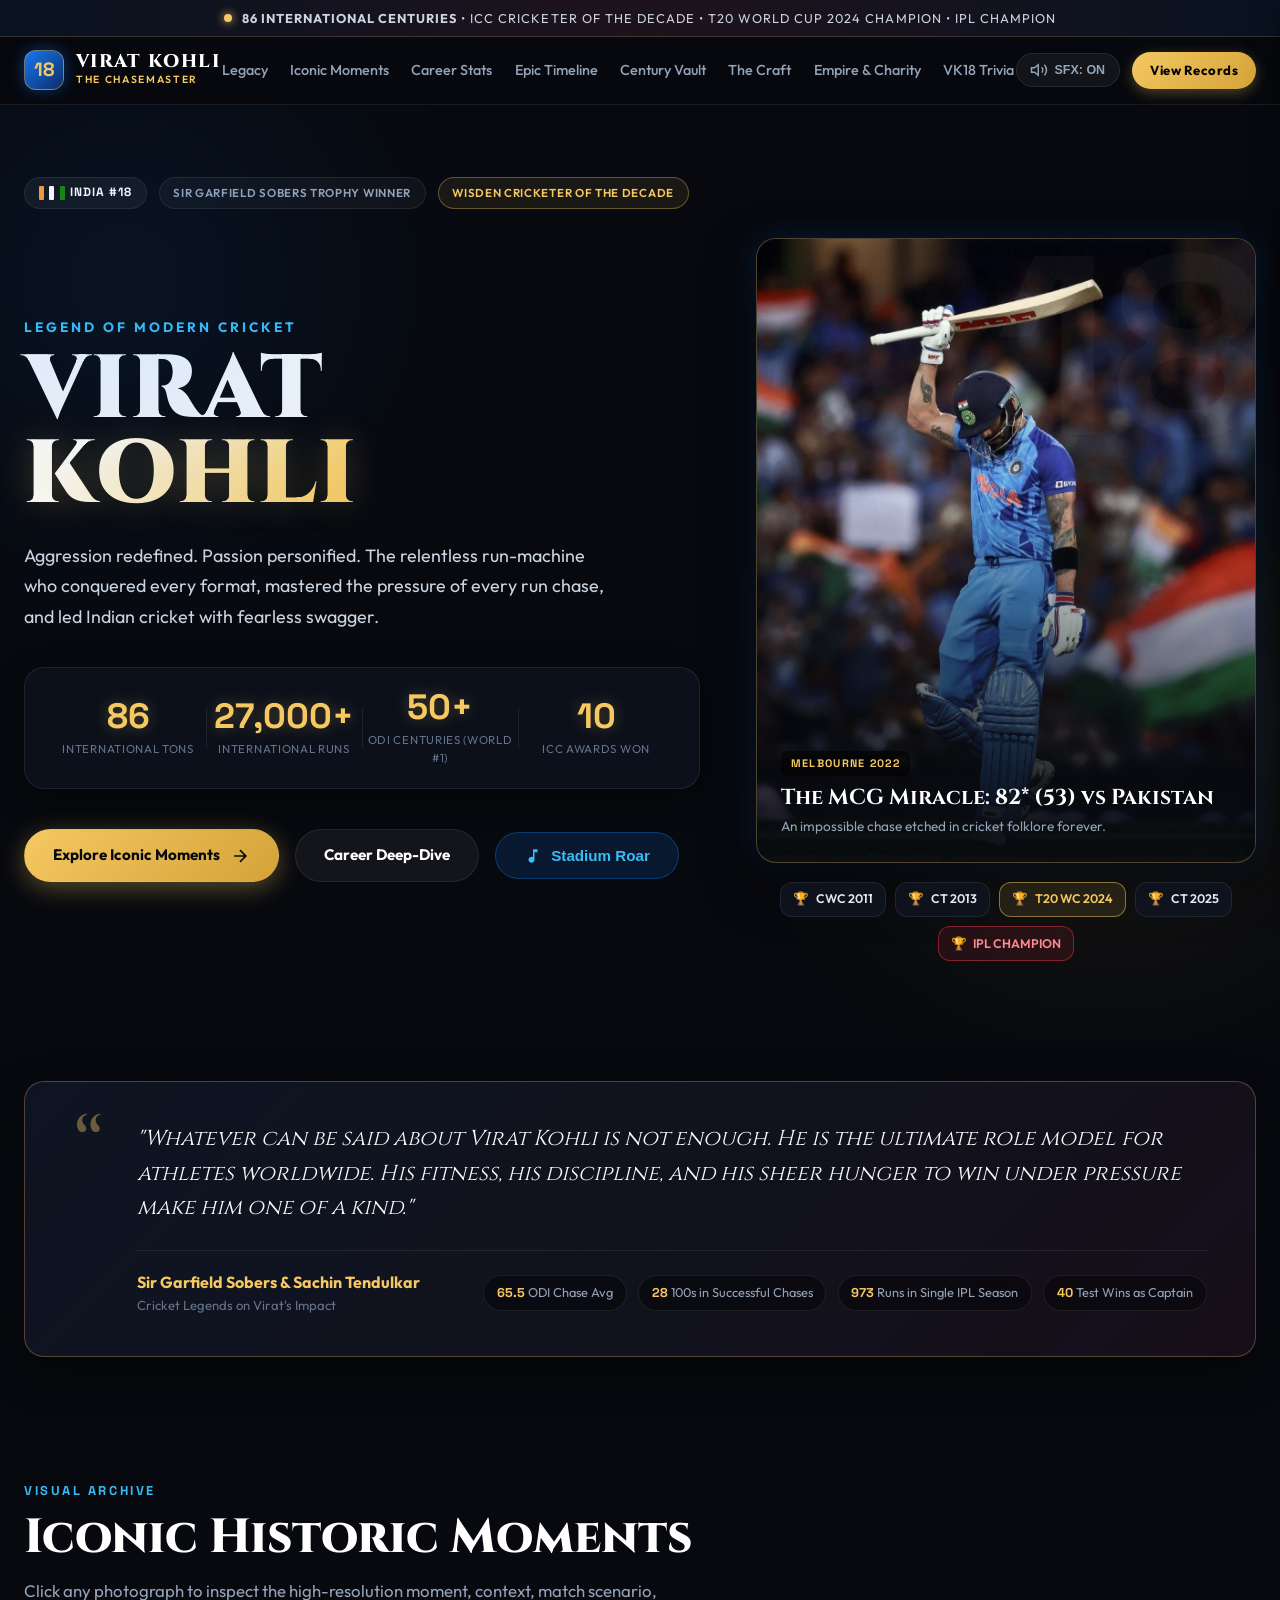
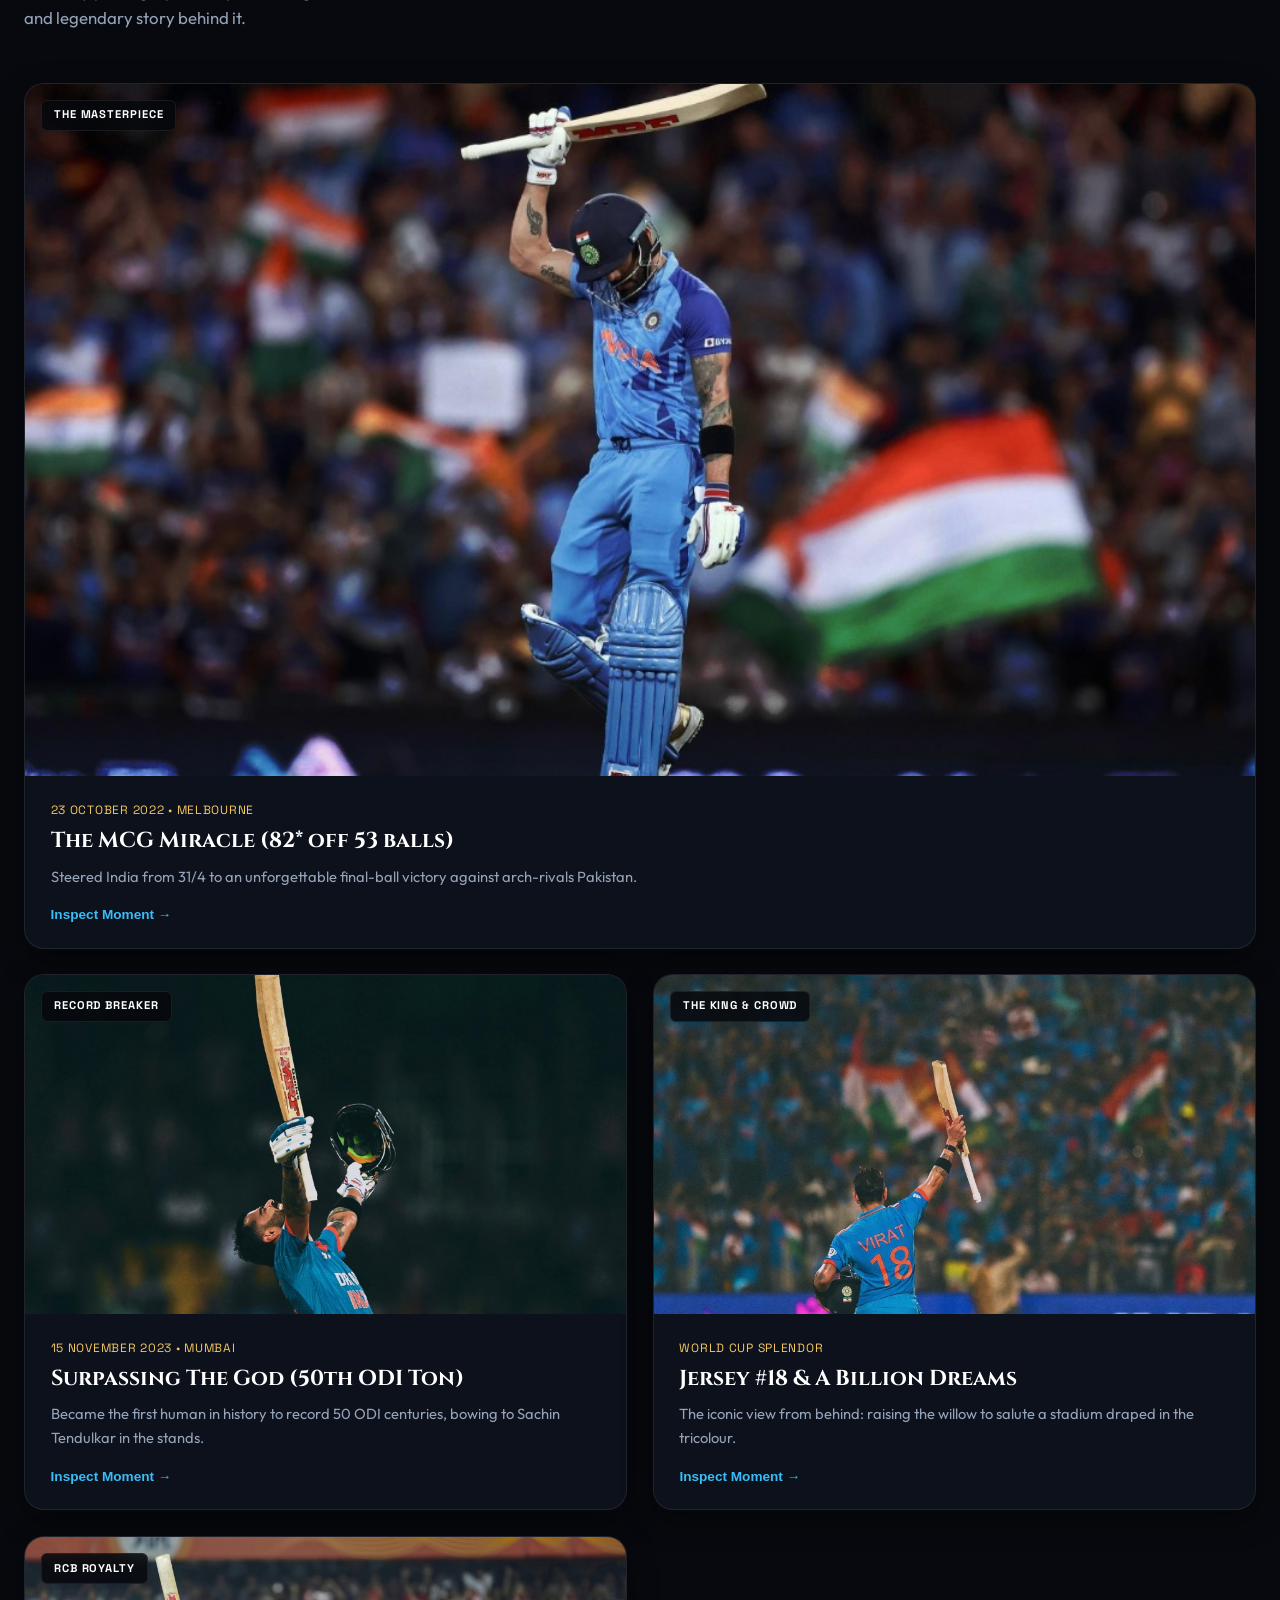
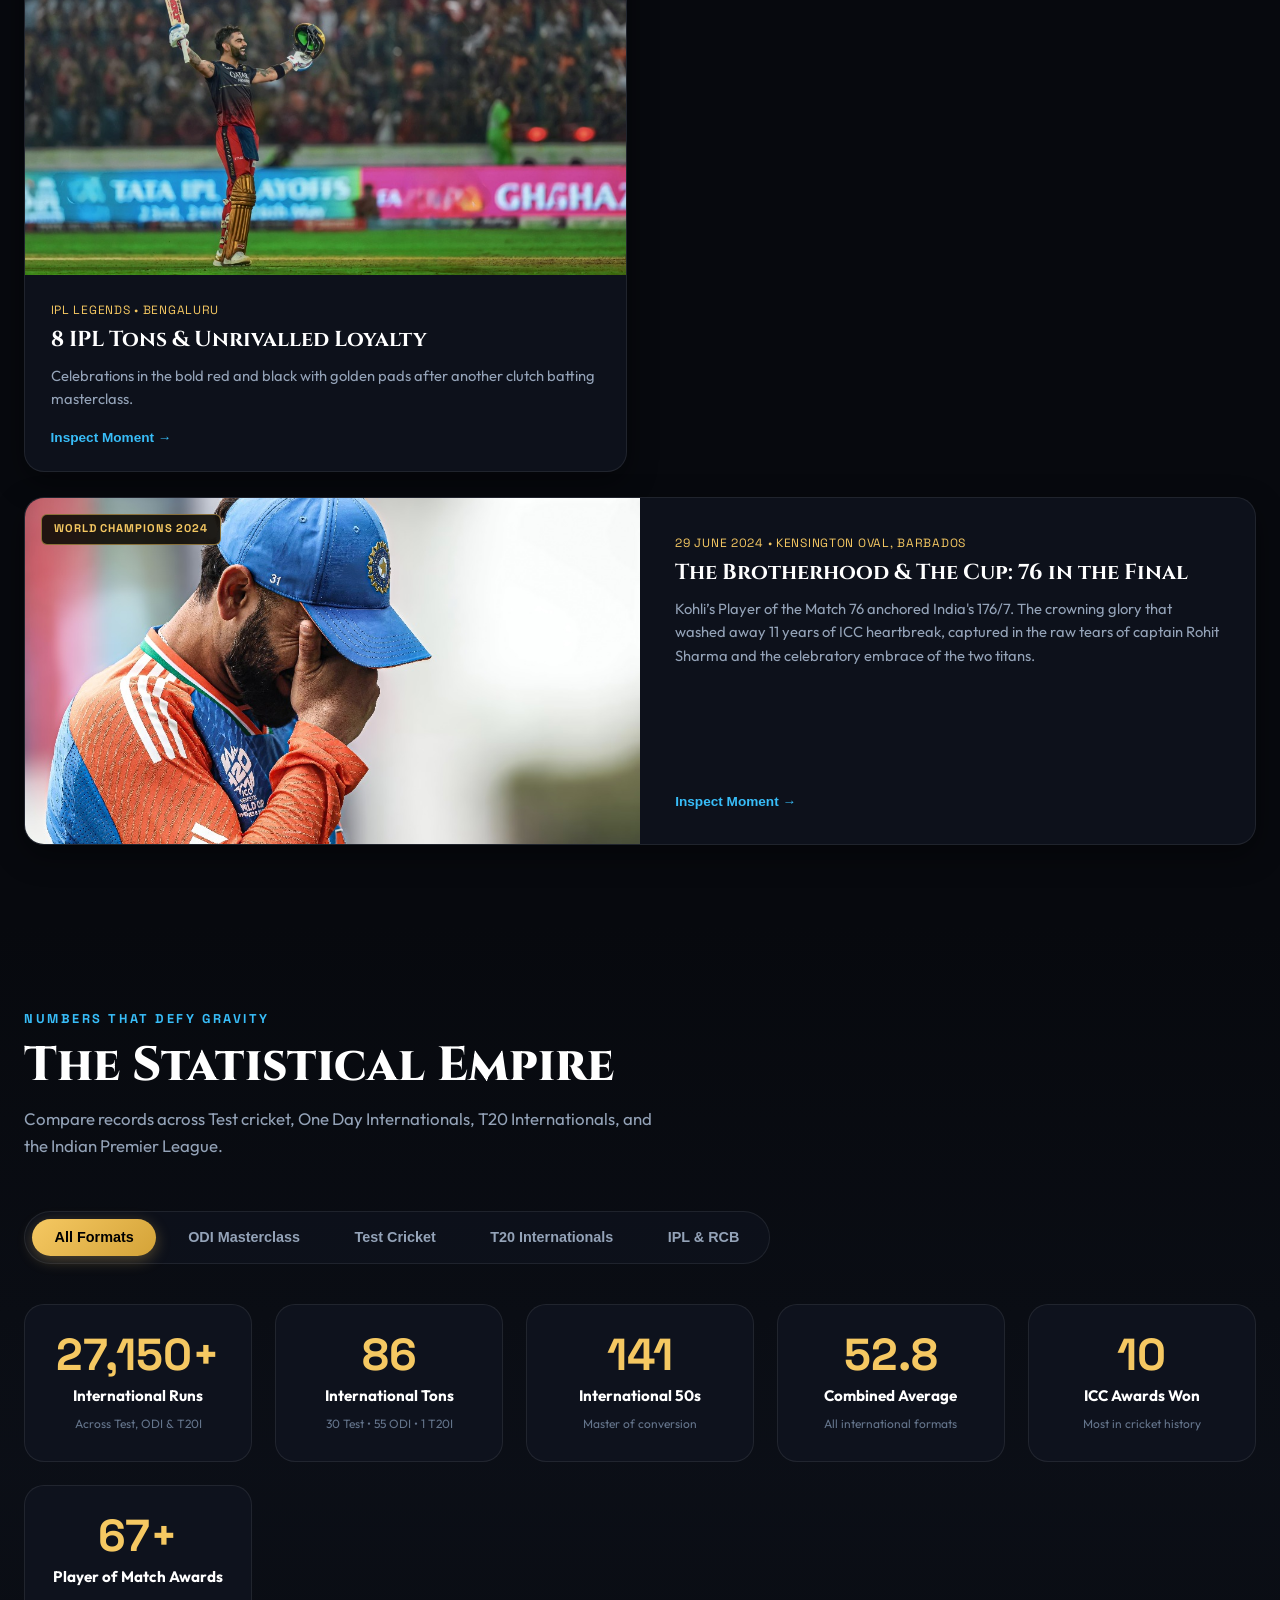
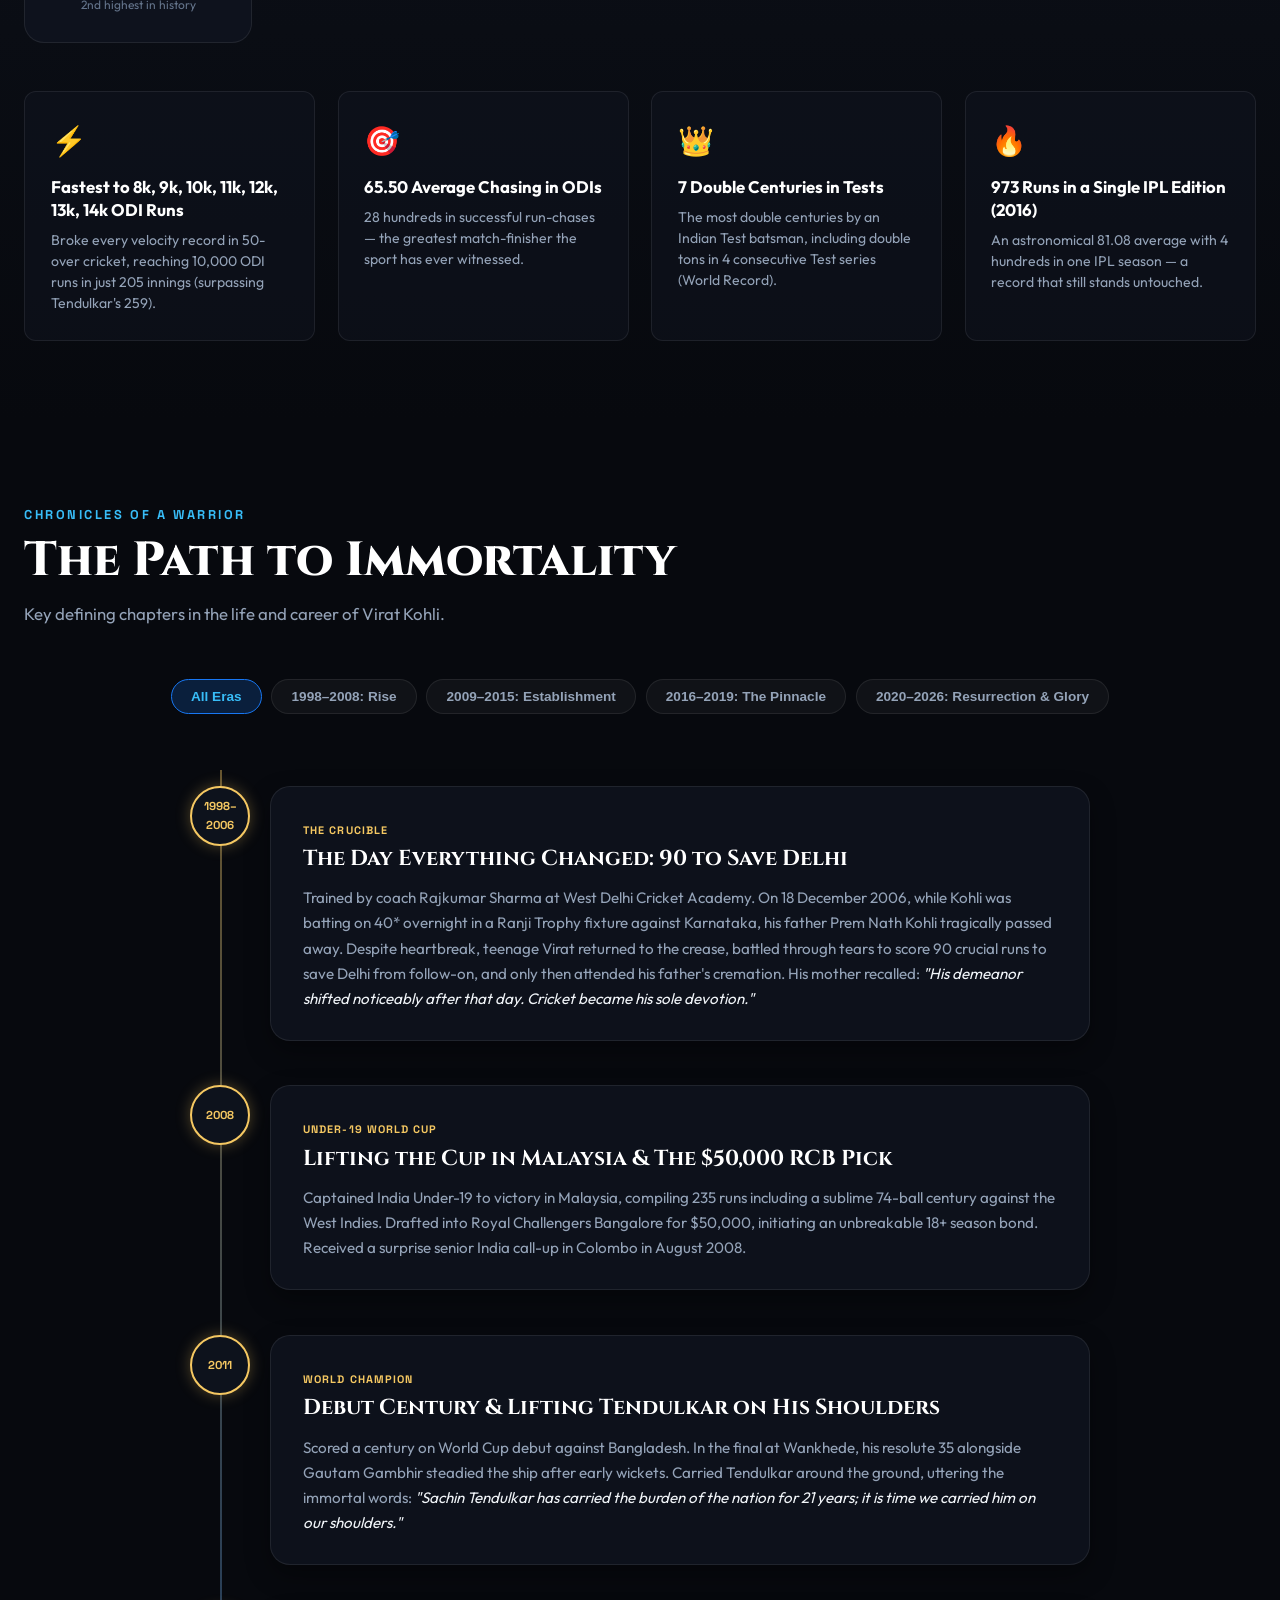
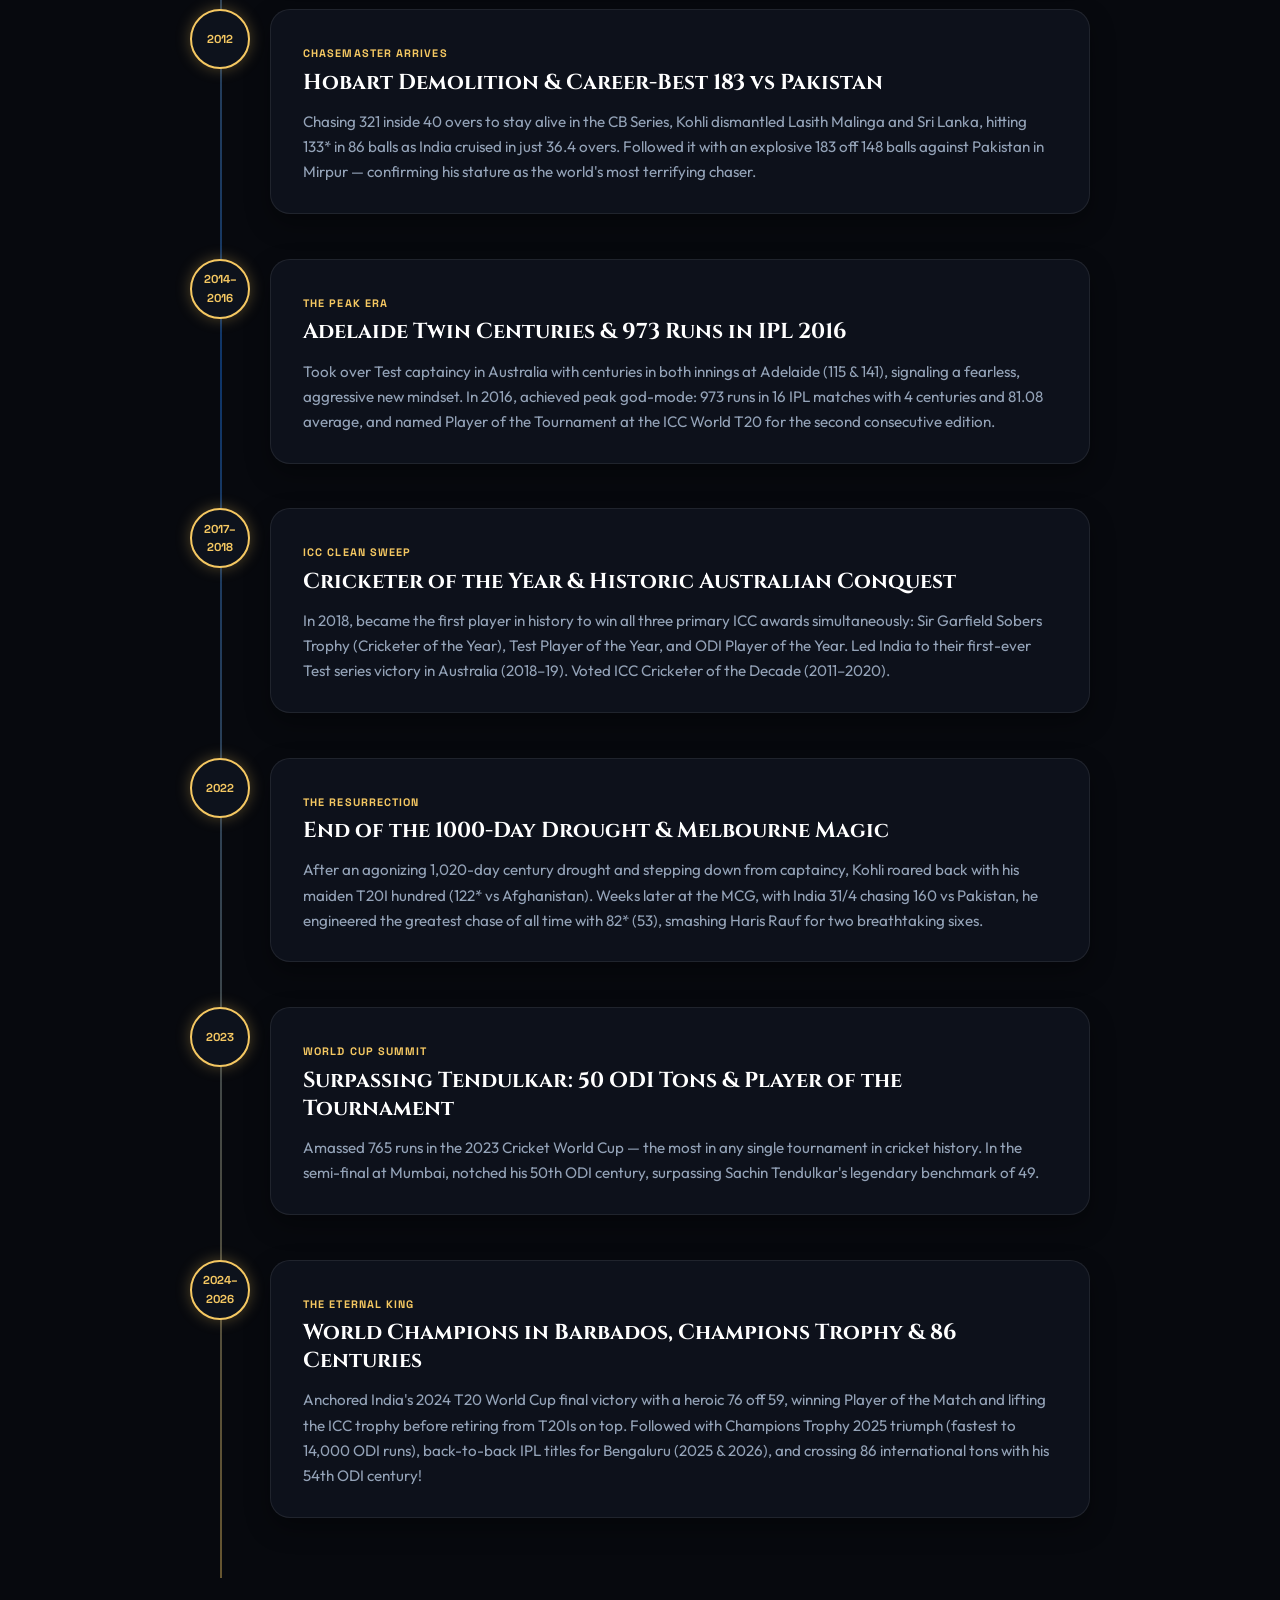
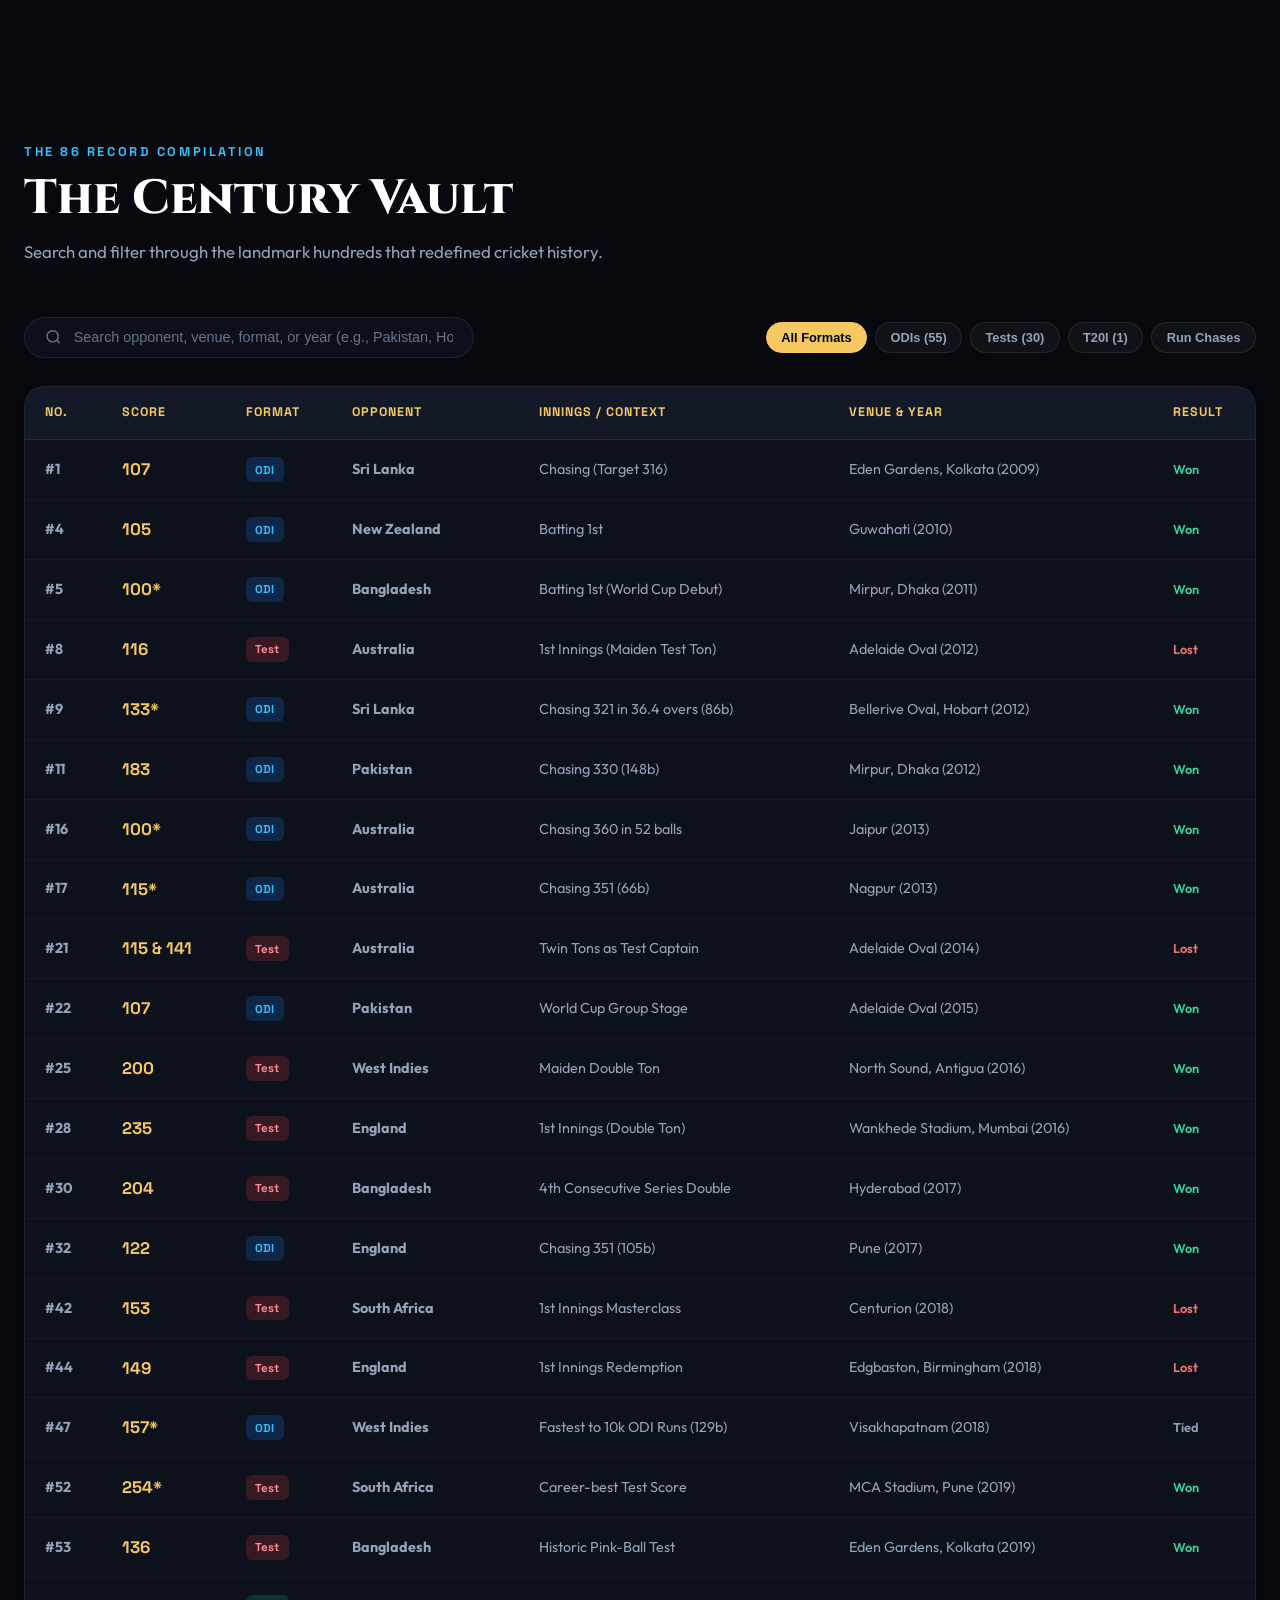
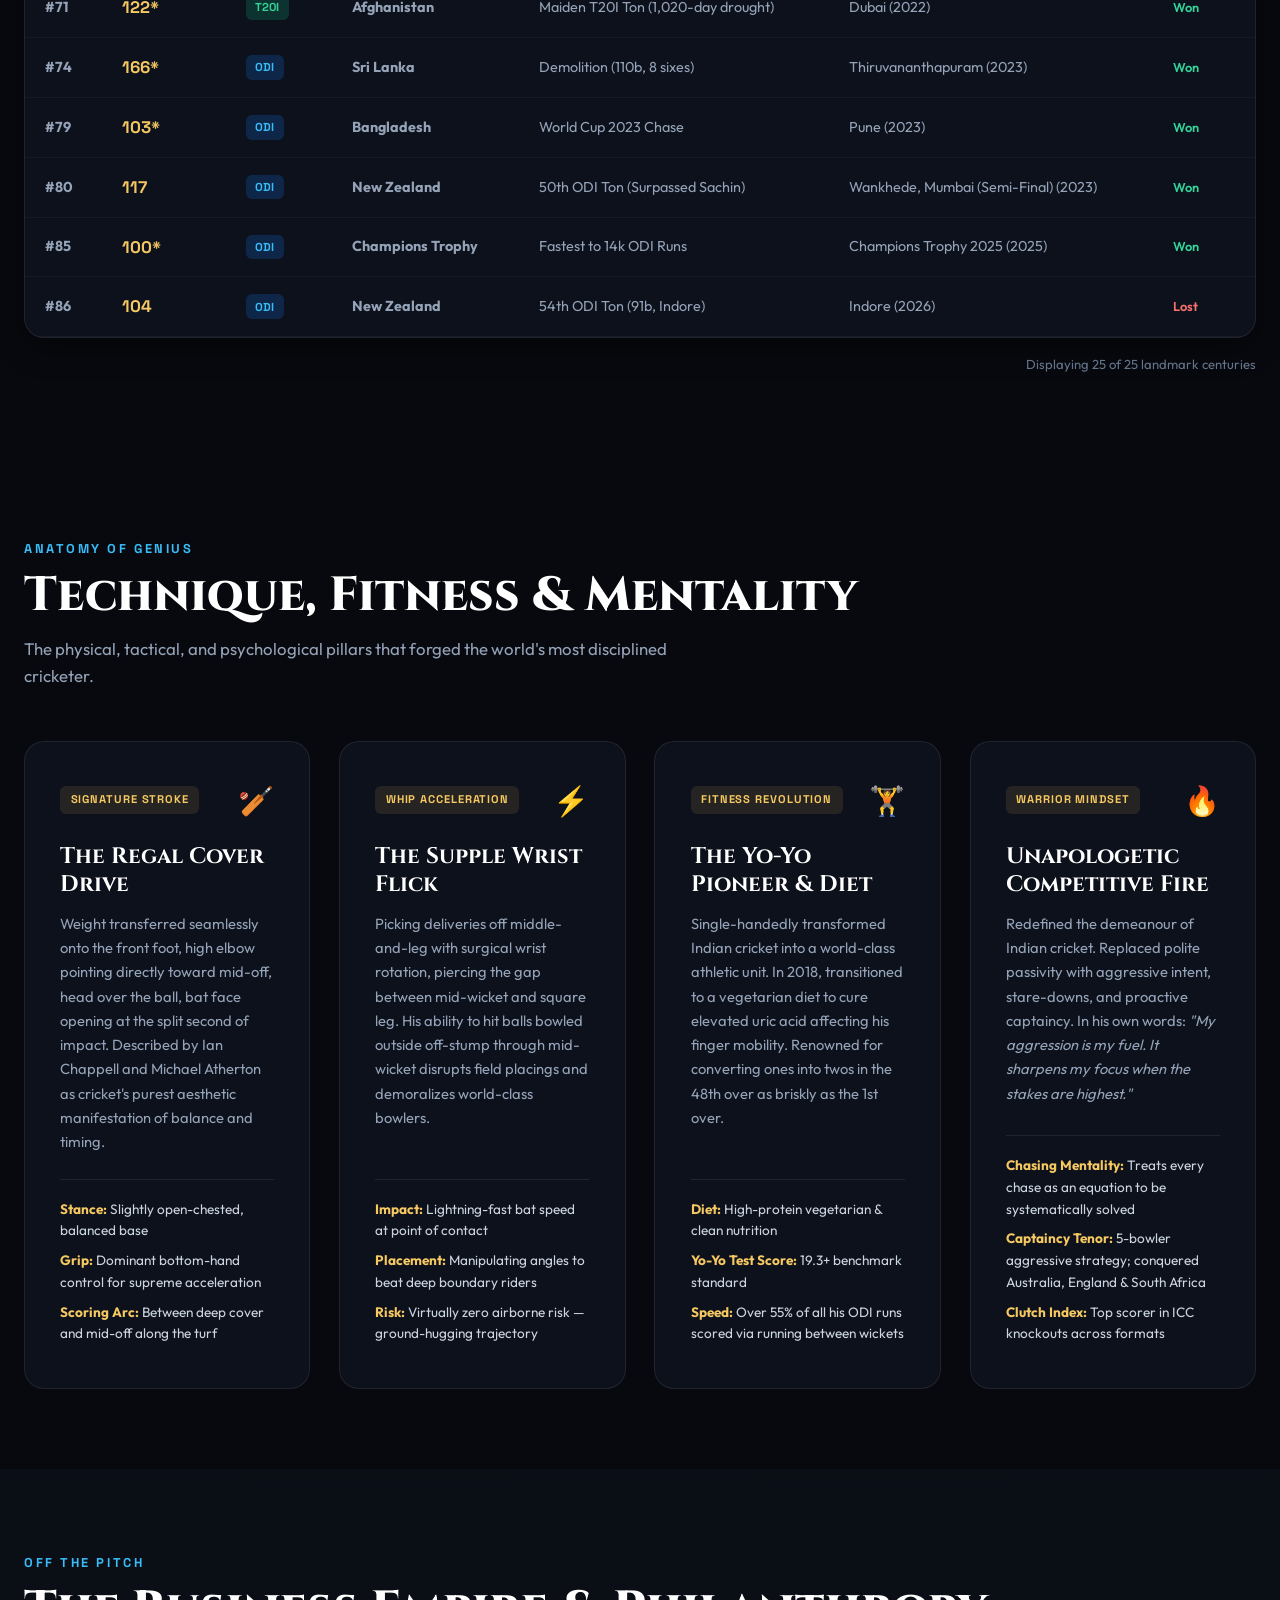
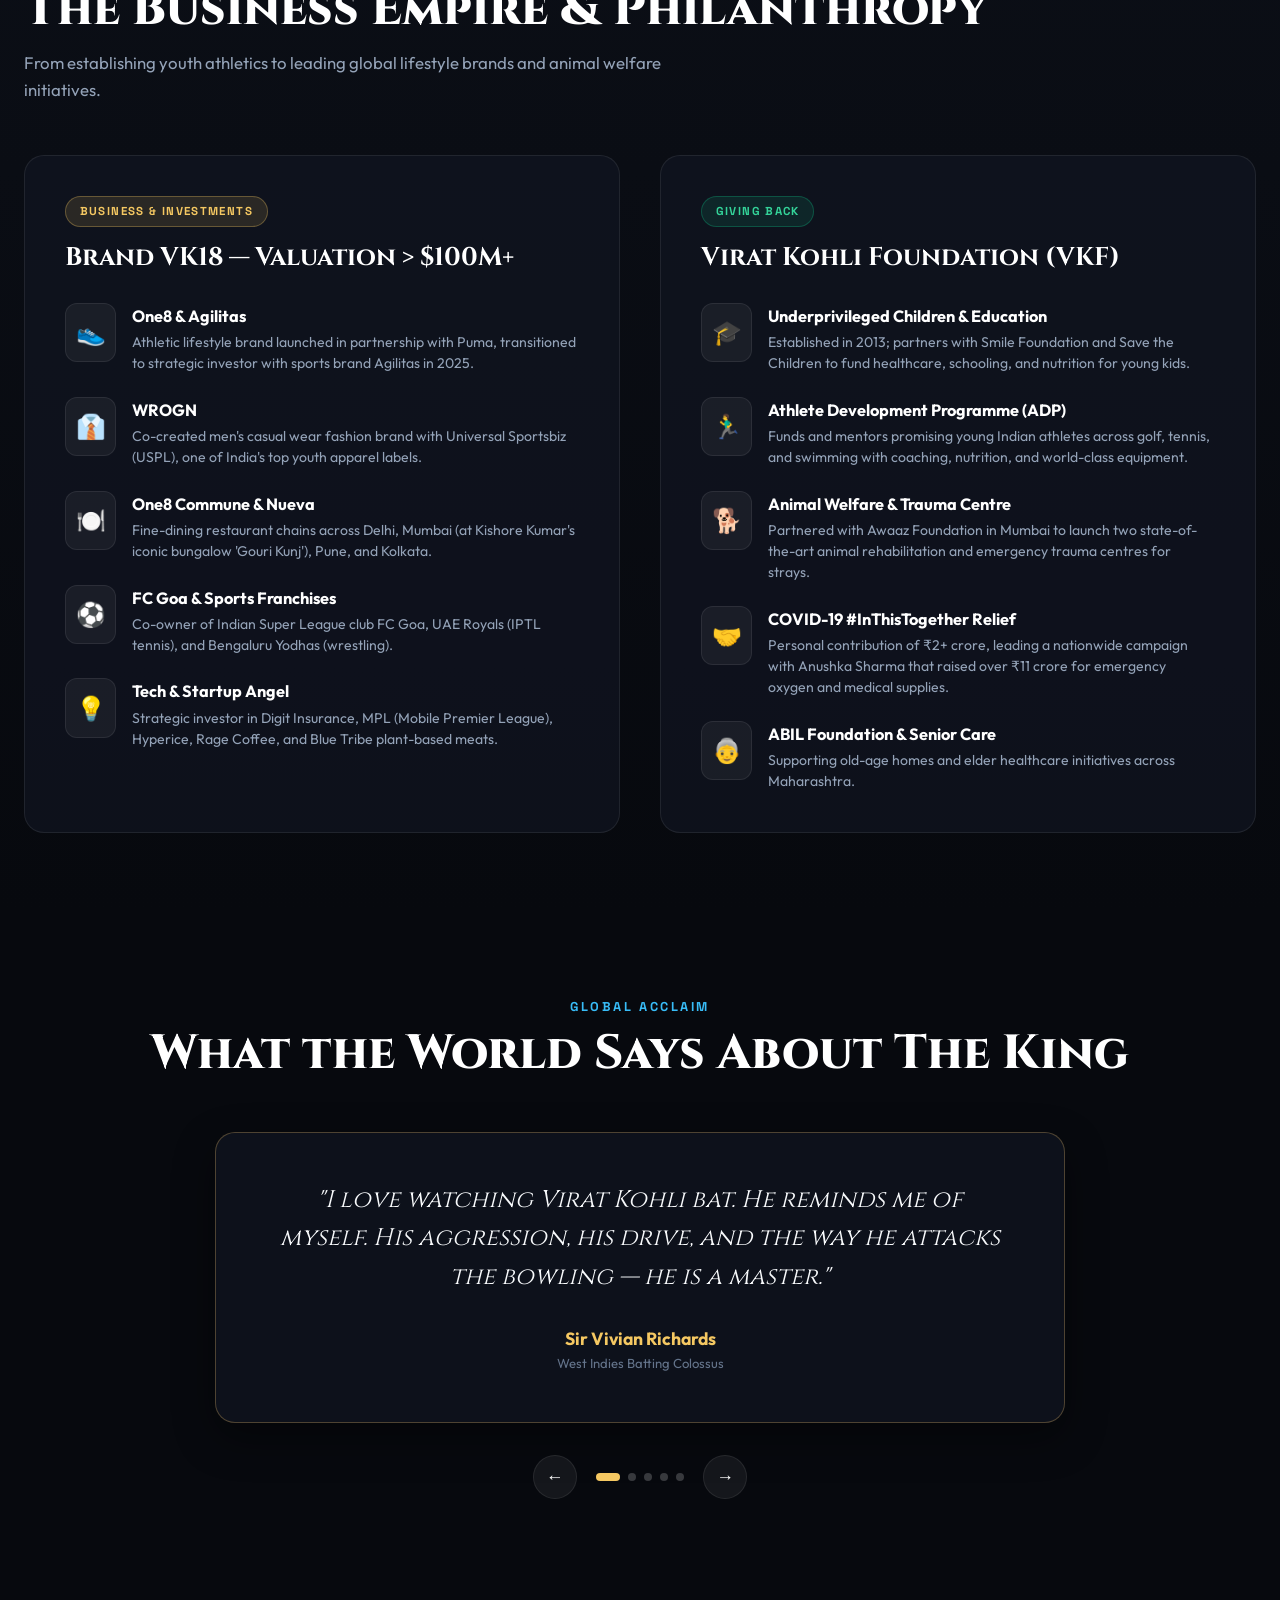
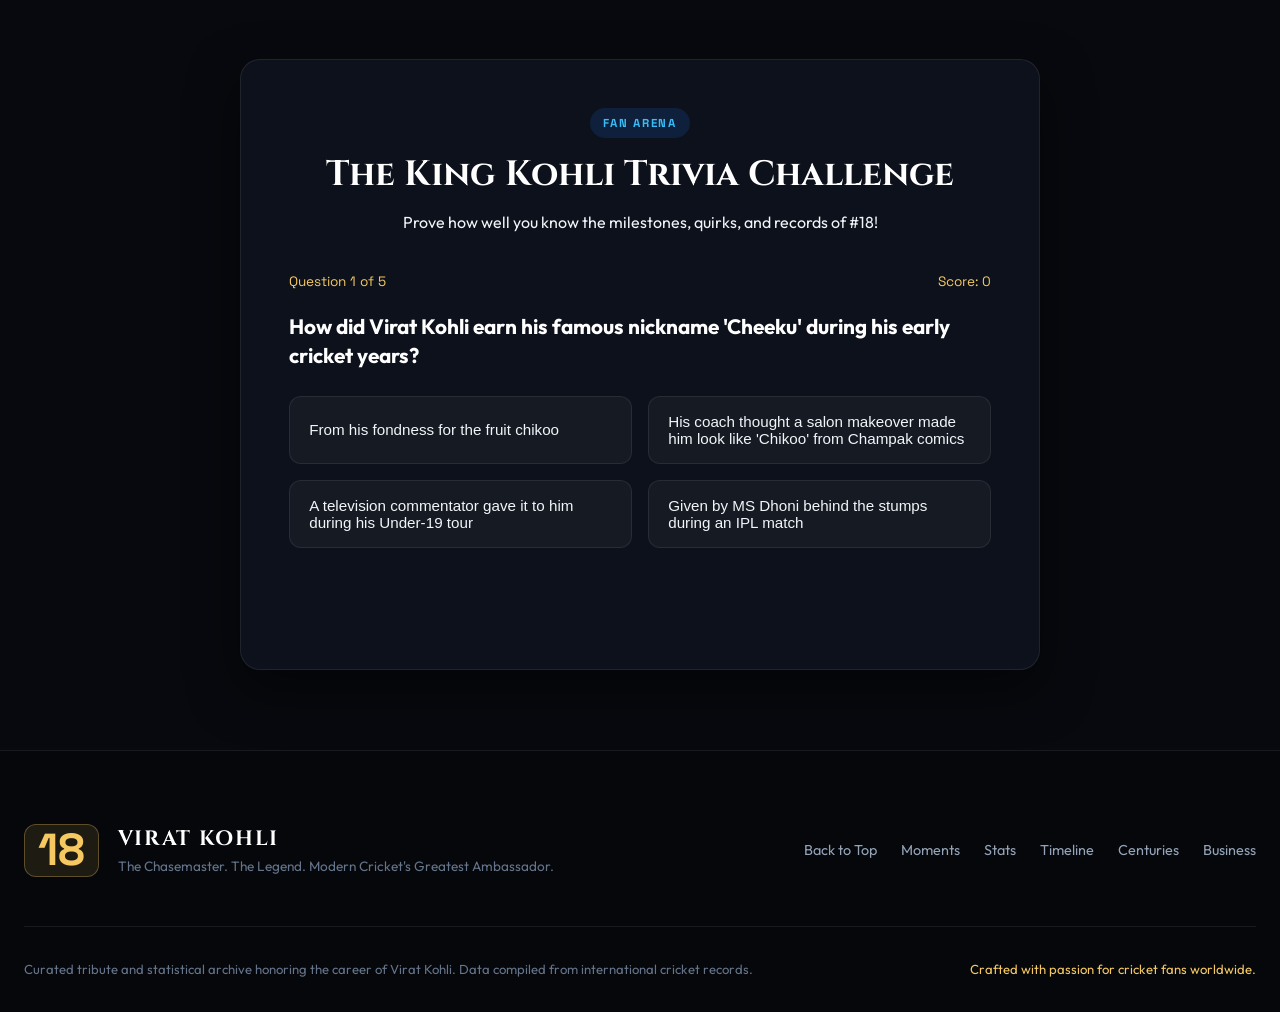
==== index.html @ e701de43 "Add Virat Kohli interactive tribute and showcase website" ====
<!DOCTYPE html>
<html lang="en">
<head>
  <meta charset="UTF-8">
  <meta name="viewport" content="width=device-width, initial-scale=1.0">
  <meta name="description" content="Virat Kohli — The King, The Chasemaster, The Run Machine. Interactive career tribute, statistics dashboard, iconic milestone timeline, and visual gallery.">
  <title>VIRAT KOHLI // KING KOHLI — The Definitive Career Showcase</title>

  <!-- Google Fonts -->
  <link rel="preconnect" href="https://fonts.googleapis.com">
  <link rel="preconnect" href="https://fonts.gstatic.com" crossorigin>
  <link href="https://fonts.googleapis.com/css2?family=Cinzel:wght@600;700;800;900&family=Outfit:wght@300;400;500;600;700;800;900&family=Space+Grotesk:wght@500;700&display=swap" rel="stylesheet">

  <link rel="stylesheet" href="styles.css">
</head>
<body class="theme-dark">
  <!-- Interactive Canvas Particle / Stadium Lights Background -->
  <canvas id="stadium-canvas"></canvas>

  <!-- Top Announcement Bar -->
  <div class="top-announcement">
    <div class="announcement-content">
      <span class="pulse-dot"></span>
      <span class="announcement-text"><strong>86 INTERNATIONAL CENTURIES</strong> &bull; ICC CRICKETER OF THE DECADE &bull; T20 WORLD CUP 2024 CHAMPION &bull; IPL CHAMPION</span>
    </div>
  </div>

  <!-- Main Navigation Bar -->
  <header class="site-header" id="header">
    <div class="header-inner">
      <a href="#hero" class="brand-logo" id="nav-brand">
        <span class="logo-badge">18</span>
        <div class="logo-text">
          <span class="logo-title">VIRAT KOHLI</span>
          <span class="logo-subtitle">THE CHASEMASTER</span>
        </div>
      </a>

      <nav class="nav-links" id="main-nav">
        <a href="#legacy" class="nav-item">Legacy</a>
        <a href="#gallery" class="nav-item">Iconic Moments</a>
        <a href="#stats" class="nav-item">Career Stats</a>
        <a href="#timeline" class="nav-item">Epic Timeline</a>
        <a href="#vault" class="nav-item">Century Vault</a>
        <a href="#craft" class="nav-item">The Craft</a>
        <a href="#empire" class="nav-item">Empire & Charity</a>
        <a href="#trivia" class="nav-item">VK18 Trivia</a>
      </nav>

      <div class="header-actions">
        <button id="sound-btn" class="ctrl-btn" title="Toggle Sound FX" aria-label="Toggle Sound Effects">
          <svg class="icon sound-on-icon" viewBox="0 0 24 24" width="18" height="18" fill="none" stroke="currentColor" stroke-width="2">
            <polygon points="11 5 6 9 2 9 2 15 6 15 11 19 11 5"></polygon>
            <path d="M15.54 8.46a5 5 0 0 1 0 7.07"></path>
            <path d="M19.07 4.93a10 10 0 0 1 0 14.14"></path>
          </svg>
          <span class="btn-label">SFX: ON</span>
        </button>
        <a href="#stats" class="cta-pill" id="cta-header-stats">View Records</a>
      </div>

      <button class="mobile-menu-toggle" id="mobile-menu-btn" aria-label="Open Navigation Menu">
        <span></span><span></span><span></span>
      </button>
    </div>
  </header>

  <!-- Mobile Drawer Navigation -->
  <div class="mobile-drawer" id="mobile-drawer">
    <div class="drawer-header">
      <span class="drawer-title">MENU</span>
      <button class="drawer-close" id="drawer-close-btn">&times;</button>
    </div>
    <div class="drawer-links">
      <a href="#legacy" class="drawer-item">Legacy & Identity</a>
      <a href="#gallery" class="drawer-item">Iconic Moments Gallery</a>
      <a href="#stats" class="drawer-item">Career Statistics</a>
      <a href="#timeline" class="drawer-item">Milestone Timeline</a>
      <a href="#vault" class="drawer-item">Century Vault</a>
      <a href="#craft" class="drawer-item">Signature Craft</a>
      <a href="#empire" class="drawer-item">Empire & Philanthropy</a>
      <a href="#trivia" class="drawer-item">Kohli Trivia Challenge</a>
    </div>
  </div>

  <main>
    <!-- HERO SECTION -->
    <section class="hero-section" id="hero">
      <div class="hero-glow hero-glow-1"></div>
      <div class="hero-glow hero-glow-2"></div>
      
      <div class="container hero-container">
        <div class="hero-badge-row">
          <span class="badge-flag">
            <span class="flag-stripe orange"></span>
            <span class="flag-stripe white"></span>
            <span class="flag-stripe green"></span>
            INDIA #18
          </span>
          <span class="badge-pill">SIR GARFIELD SOBERS TROPHY WINNER</span>
          <span class="badge-pill highlight">WISDEN CRICKETER OF THE DECADE</span>
        </div>

        <div class="hero-grid">
          <div class="hero-content">
            <h2 class="hero-eyebrow">LEGEND OF MODERN CRICKET</h2>
            <h1 class="hero-title">
              <span class="title-line">VIRAT</span>
              <span class="title-line gold-text">KOHLI</span>
            </h1>
            <p class="hero-tagline">
              Aggression redefined. Passion personified. The relentless run-machine who conquered every format, mastered the pressure of every run chase, and led Indian cricket with fearless swagger.
            </p>

            <div class="hero-stats-strip">
              <div class="strip-item">
                <span class="strip-number" data-target="86">86</span>
                <span class="strip-label">International Tons</span>
              </div>
              <div class="strip-divider"></div>
              <div class="strip-item">
                <span class="strip-number" data-target="27000" data-suffix="+">27,000+</span>
                <span class="strip-label">International Runs</span>
              </div>
              <div class="strip-divider"></div>
              <div class="strip-item">
                <span class="strip-number" data-target="50" data-suffix="+">50+</span>
                <span class="strip-label">ODI Centuries (World #1)</span>
              </div>
              <div class="strip-divider"></div>
              <div class="strip-item">
                <span class="strip-number" data-target="10">10</span>
                <span class="strip-label">ICC Awards Won</span>
              </div>
            </div>

            <div class="hero-actions">
              <a href="#gallery" class="btn btn-primary" id="btn-hero-moments">
                <span>Explore Iconic Moments</span>
                <svg width="20" height="20" viewBox="0 0 24 24" fill="none" stroke="currentColor" stroke-width="2"><path d="M5 12h14M12 5l7 7-7 7"/></svg>
              </a>
              <a href="#stats" class="btn btn-outline" id="btn-hero-stats">
                <span>Career Deep-Dive</span>
              </a>
              <button class="btn btn-sound-preview" id="btn-cheer-sound" title="Hear Stadium Roar">
                <svg width="18" height="18" viewBox="0 0 24 24" fill="currentColor"><path d="M12 3v10.55c-.59-.34-1.27-.55-2-.55-2.21 0-4 1.79-4 4s1.79 4 4 4 4-1.79 4-4V7h4V3h-6z"/></svg>
                <span>Stadium Roar</span>
              </button>
            </div>
          </div>

          <!-- Hero Spotlight Visual -->
          <div class="hero-visual-card">
            <div class="visual-frame">
              <div class="jersey-stencil">18</div>
              <img src="images/kohli-mcg-miracle.jpg" alt="Virat Kohli celebrating the iconic MCG victory vs Pakistan" class="hero-img" id="hero-feature-img">
              <div class="visual-overlay"></div>
              <div class="visual-caption">
                <span class="caption-tag">MELBOURNE 2022</span>
                <h3>The MCG Miracle: 82* (53) vs Pakistan</h3>
                <p>An impossible chase etched in cricket folklore forever.</p>
              </div>
            </div>
            <div class="hero-trophies-float">
              <div class="trophy-badge" title="2011 ICC Cricket World Cup">
                <span class="trophy-icon">🏆</span>
                <span>CWC 2011</span>
              </div>
              <div class="trophy-badge" title="2013 ICC Champions Trophy">
                <span class="trophy-icon">🏆</span>
                <span>CT 2013</span>
              </div>
              <div class="trophy-badge gold" title="2024 ICC Men's T20 World Cup">
                <span class="trophy-icon">🏆</span>
                <span>T20 WC 2024</span>
              </div>
              <div class="trophy-badge" title="2025 ICC Champions Trophy">
                <span class="trophy-icon">🏆</span>
                <span>CT 2025</span>
              </div>
              <div class="trophy-badge rcb" title="IPL Champion 2025 & 2026">
                <span class="trophy-icon">🏆</span>
                <span>IPL CHAMPION</span>
              </div>
            </div>
          </div>
        </div>
      </div>
    </section>

    <!-- SECTION: THE DEFINING LEGACY / QUOTE CALLOUT -->
    <section class="legacy-bar-section" id="legacy">
      <div class="container">
        <div class="legacy-card">
          <div class="quote-symbol">&ldquo;</div>
          <div class="legacy-content">
            <blockquote class="lead-quote">
              "Whatever can be said about Virat Kohli is not enough. He is the ultimate role model for athletes worldwide. His fitness, his discipline, and his sheer hunger to win under pressure make him one of a kind."
            </blockquote>
            <div class="quote-author-row">
              <div class="author-info">
                <span class="author-name">Sir Garfield Sobers &amp; Sachin Tendulkar</span>
                <span class="author-title">Cricket Legends on Virat's Impact</span>
              </div>
              <div class="quote-pillars">
                <div class="pillar-pill"><strong>65.5</strong> ODI Chase Avg</div>
                <div class="pillar-pill"><strong>28</strong> 100s in Successful Chases</div>
                <div class="pillar-pill"><strong>973</strong> Runs in Single IPL Season</div>
                <div class="pillar-pill"><strong>40</strong> Test Wins as Captain</div>
              </div>
            </div>
          </div>
        </div>
      </div>
    </section>

    <!-- SECTION: ICONIC MOMENTS GALLERY (FEATURING USER'S IMAGES) -->
    <section class="gallery-section" id="gallery">
      <div class="container">
        <div class="section-header">
          <span class="section-subtitle">VISUAL ARCHIVE</span>
          <h2 class="section-title">Iconic Historic Moments</h2>
          <p class="section-desc">Click any photograph to inspect the high-resolution moment, context, match scenario, and legendary story behind it.</p>
        </div>

        <div class="gallery-grid">
          <!-- Item 1: MCG Miracle -->
          <div class="gallery-item featured" data-img="images/kohli-mcg-miracle.jpg" data-title="The MCG Miracle — 82* vs Pakistan (2022 T20 World Cup)" data-tag="T20 WORLD CUP 2022 • MELBOURNE" data-desc="Down at 31/4 chasing 160 before 90,000 stunned fans at the Melbourne Cricket Ground, Virat played arguably the greatest T20 innings ever played. The back-foot straight six off Haris Rauf remains cricket's most transcendent shot. Bat raised in deep reverence with the Indian tricolor waving behind.">
            <div class="gallery-card">
              <div class="card-media">
                <img src="images/kohli-mcg-miracle.jpg" alt="Virat Kohli iconic MCG celebration with bat raised horizontally" loading="lazy">
                <div class="card-badge">THE MASTERPIECE</div>
              </div>
              <div class="card-info">
                <span class="info-date">23 October 2022 &bull; Melbourne</span>
                <h3 class="info-title">The MCG Miracle (82* off 53 balls)</h3>
                <p class="info-snippet">Steered India from 31/4 to an unforgettable final-ball victory against arch-rivals Pakistan.</p>
                <button class="expand-btn">Inspect Moment &rarr;</button>
              </div>
            </div>
          </div>

          <!-- Item 2: The Century Roar -->
          <div class="gallery-item" data-img="images/kohli-century-roar.jpg" data-title="The Roar of Century No. 50 — Wankhede Summit" data-tag="ICC CWC 2023 • WANKHEDE STADIUM" data-desc="In the World Cup 2023 Semi-Final against New Zealand at Wankhede Stadium, Virat Kohli breached cricket's most celebrated threshold: scoring his 50th One Day International century, surpassing his idol Sachin Tendulkar before his very eyes. Bat to the sky, helmet off, screaming in pure ecstasy.">
            <div class="gallery-card">
              <div class="card-media">
                <img src="images/kohli-century-roar.jpg" alt="Virat Kohli screaming in celebration with helmet in hand and bat pointed up" loading="lazy">
                <div class="card-badge">RECORD BREAKER</div>
              </div>
              <div class="card-info">
                <span class="info-date">15 November 2023 &bull; Mumbai</span>
                <h3 class="info-title">Surpassing The God (50th ODI Ton)</h3>
                <p class="info-snippet">Became the first human in history to record 50 ODI centuries, bowing to Sachin Tendulkar in the stands.</p>
                <button class="expand-btn">Inspect Moment &rarr;</button>
              </div>
            </div>
          </div>

          <!-- Item 3: Jersey 18 Saluting the Millions -->
          <div class="gallery-item" data-img="images/kohli-jersey-18-crowd.jpg" data-title="Jersey #18 Saluting the Blue Sea" data-tag="THE INSPIRATION • WORLD STAGE" data-desc="From Uttam Nagar, Delhi to the pinnacle of world sport. Number 18 on his back, facing an ocean of chanting Indian supporters waving tricolours. Kohli's emotional connection with cricket fans transcends boundaries.">
            <div class="gallery-card">
              <div class="card-media">
                <img src="images/kohli-jersey-18-crowd.jpg" alt="Virat Kohli #18 seen from behind raising bat to roaring Indian crowd" loading="lazy">
                <div class="card-badge">THE KING & CROWD</div>
              </div>
              <div class="card-info">
                <span class="info-date">World Cup Splendor</span>
                <h3 class="info-title">Jersey #18 &amp; A Billion Dreams</h3>
                <p class="info-snippet">The iconic view from behind: raising the willow to salute a stadium draped in the tricolour.</p>
                <button class="expand-btn">Inspect Moment &rarr;</button>
              </div>
            </div>
          </div>

          <!-- Item 4: RCB & IPL Glory -->
          <div class="gallery-item" data-img="images/kohli-rcb-glory.jpg" data-title="Loyalty Rewarded: Royal Challengers Bengaluru" data-tag="IPL ICON • ALL-TIME LEADING RUN SCORER" data-desc="The sole player in IPL history to represent a single franchise from day one in 2008 through every single season. Leading run-scorer in IPL history, 8 centuries, 2 Orange Caps, and leading RCB through heartbreaks to back-to-back historic IPL Championship titles in 2025 and 2026!">
            <div class="gallery-card">
              <div class="card-media">
                <img src="images/kohli-rcb-glory.jpg" alt="Virat Kohli celebrating in RCB jersey with gold pads" loading="lazy">
                <div class="card-badge">RCB ROYALTY</div>
              </div>
              <div class="card-info">
                <span class="info-date">IPL Legends &bull; Bengaluru</span>
                <h3 class="info-title">8 IPL Tons &amp; Unrivalled Loyalty</h3>
                <p class="info-snippet">Celebrations in the bold red and black with golden pads after another clutch batting masterclass.</p>
                <button class="expand-btn">Inspect Moment &rarr;</button>
              </div>
            </div>
          </div>

          <!-- Item 5: Barbados 2024 Triumph & Tears -->
          <div class="gallery-item wide" data-img="images/rohit-t20-wc-tears.jpg" data-title="Barbados 2024: Tears of Triumph — The Ro-Ko Destiny" data-tag="T20 WORLD CUP CHAMPIONS • 29 JUNE 2024" data-desc="In the high-stakes final of the 2024 T20 World Cup in Barbados, Virat stood tall when India were 34/3, compiling a clutch 76 off 59 balls to earn Player of the Match in the Final. As the final ball was bowled and India were crowned World Champions, tears flowed freely: Rohit Sharma collapsing onto the pitch weeping tears of joy, and Virat embracing him in an indelible hug before both announced retirement from T20Is at the ultimate summit.">
            <div class="gallery-card horizontal">
              <div class="card-media">
                <img src="images/rohit-t20-wc-tears.jpg" alt="Rohit Sharma emotional in tears with cap 31 after 2024 T20 World Cup win" loading="lazy">
                <div class="card-badge gold">WORLD CHAMPIONS 2024</div>
              </div>
              <div class="card-info">
                <span class="info-date">29 June 2024 &bull; Kensington Oval, Barbados</span>
                <h3 class="info-title">The Brotherhood &amp; The Cup: 76 in the Final</h3>
                <p class="info-snippet">Kohli’s Player of the Match 76 anchored India's 176/7. The crowning glory that washed away 11 years of ICC heartbreak, captured in the raw tears of captain Rohit Sharma and the celebratory embrace of the two titans.</p>
                <button class="expand-btn">Inspect Moment &rarr;</button>
              </div>
            </div>
          </div>
        </div>
      </div>
    </section>

    <!-- SECTION: CAREER STATISTICS DASHBOARD -->
    <section class="stats-section" id="stats">
      <div class="container">
        <div class="section-header">
          <span class="section-subtitle">NUMBERS THAT DEFY GRAVITY</span>
          <h2 class="section-title">The Statistical Empire</h2>
          <p class="section-desc">Compare records across Test cricket, One Day Internationals, T20 Internationals, and the Indian Premier League.</p>
        </div>

        <!-- Format Filter Tabs -->
        <div class="stats-tabs-bar" role="tablist">
          <button class="tab-btn active" data-tab="all" role="tab" id="tab-all">All Formats</button>
          <button class="tab-btn" data-tab="odi" role="tab" id="tab-odi">ODI Masterclass</button>
          <button class="tab-btn" data-tab="test" role="tab" id="tab-test">Test Cricket</button>
          <button class="tab-btn" data-tab="t20i" role="tab" id="tab-t20i">T20 Internationals</button>
          <button class="tab-btn" data-tab="ipl" role="tab" id="tab-ipl">IPL &amp; RCB</button>
        </div>

        <!-- Dynamic Stat Grid Container -->
        <div class="stat-cards-grid" id="stat-grid">
          <!-- Populated dynamically via JS -->
        </div>

        <!-- Special Records Callout Grid -->
        <div class="records-highlight-grid">
          <div class="record-box">
            <div class="record-icon">⚡</div>
            <h4>Fastest to 8k, 9k, 10k, 11k, 12k, 13k, 14k ODI Runs</h4>
            <p>Broke every velocity record in 50-over cricket, reaching 10,000 ODI runs in just 205 innings (surpassing Tendulkar's 259).</p>
          </div>
          <div class="record-box">
            <div class="record-icon">🎯</div>
            <h4>65.50 Average Chasing in ODIs</h4>
            <p>28 hundreds in successful run-chases — the greatest match-finisher the sport has ever witnessed.</p>
          </div>
          <div class="record-box">
            <div class="record-icon">👑</div>
            <h4>7 Double Centuries in Tests</h4>
            <p>The most double centuries by an Indian Test batsman, including double tons in 4 consecutive Test series (World Record).</p>
          </div>
          <div class="record-box">
            <div class="record-icon">🔥</div>
            <h4>973 Runs in a Single IPL Edition (2016)</h4>
            <p>An astronomical 81.08 average with 4 hundreds in one IPL season — a record that still stands untouched.</p>
          </div>
        </div>
      </div>
    </section>

    <!-- SECTION: MILESTONE TIMELINE -->
    <section class="timeline-section" id="timeline">
      <div class="container">
        <div class="section-header">
          <span class="section-subtitle">CHRONICLES OF A WARRIOR</span>
          <h2 class="section-title">The Path to Immortality</h2>
          <p class="section-desc">Key defining chapters in the life and career of Virat Kohli.</p>
        </div>

        <!-- Filter Epoch Buttons -->
        <div class="timeline-filters">
          <button class="filter-btn active" data-filter="all">All Eras</button>
          <button class="filter-btn" data-filter="early">1998–2008: Rise</button>
          <button class="filter-btn" data-filter="conquest">2009–2015: Establishment</button>
          <button class="filter-btn" data-filter="peak">2016–2019: The Pinnacle</button>
          <button class="filter-btn" data-filter="redemption">2020–2026: Resurrection & Glory</button>
        </div>

        <div class="timeline-tree" id="timeline-tree">
          <!-- 1998–2006: West Delhi & Father's Passing -->
          <div class="timeline-node" data-era="early">
            <div class="node-marker">1998–2006</div>
            <div class="node-card">
              <span class="node-tag">THE CRUCIBLE</span>
              <h3>The Day Everything Changed: 90 to Save Delhi</h3>
              <p>Trained by coach Rajkumar Sharma at West Delhi Cricket Academy. On 18 December 2006, while Kohli was batting on 40* overnight in a Ranji Trophy fixture against Karnataka, his father Prem Nath Kohli tragically passed away. Despite heartbreak, teenage Virat returned to the crease, battled through tears to score 90 crucial runs to save Delhi from follow-on, and only then attended his father's cremation. His mother recalled: <em>"His demeanor shifted noticeably after that day. Cricket became his sole devotion."</em></p>
            </div>
          </div>

          <!-- 2008: U-19 World Cup & RCB Debut -->
          <div class="timeline-node" data-era="early">
            <div class="node-marker">2008</div>
            <div class="node-card">
              <span class="node-tag">UNDER-19 WORLD CUP</span>
              <h3>Lifting the Cup in Malaysia &amp; The $50,000 RCB Pick</h3>
              <p>Captained India Under-19 to victory in Malaysia, compiling 235 runs including a sublime 74-ball century against the West Indies. Drafted into Royal Challengers Bangalore for $50,000, initiating an unbreakable 18+ season bond. Received a surprise senior India call-up in Colombo in August 2008.</p>
            </div>
          </div>

          <!-- 2011: World Cup Glory at 22 -->
          <div class="timeline-node" data-era="conquest">
            <div class="node-marker">2011</div>
            <div class="node-card">
              <span class="node-tag">WORLD CHAMPION</span>
              <h3>Debut Century &amp; Lifting Tendulkar on His Shoulders</h3>
              <p>Scored a century on World Cup debut against Bangladesh. In the final at Wankhede, his resolute 35 alongside Gautam Gambhir steadied the ship after early wickets. Carried Tendulkar around the ground, uttering the immortal words: <em>"Sachin Tendulkar has carried the burden of the nation for 21 years; it is time we carried him on our shoulders."</em></p>
            </div>
          </div>

          <!-- 2012: The Hobart Massacre (133* off 86) -->
          <div class="timeline-node" data-era="conquest">
            <div class="node-marker">2012</div>
            <div class="node-card">
              <span class="node-tag">CHASEMASTER ARRIVES</span>
              <h3>Hobart Demolition &amp; Career-Best 183 vs Pakistan</h3>
              <p>Chasing 321 inside 40 overs to stay alive in the CB Series, Kohli dismantled Lasith Malinga and Sri Lanka, hitting 133* in 86 balls as India cruised in just 36.4 overs. Followed it with an explosive 183 off 148 balls against Pakistan in Mirpur — confirming his stature as the world's most terrifying chaser.</p>
            </div>
          </div>

          <!-- 2014-2016: Captaincy & The 973-run IPL Wonder -->
          <div class="timeline-node" data-era="peak">
            <div class="node-marker">2014–2016</div>
            <div class="node-card">
              <span class="node-tag">THE PEAK ERA</span>
              <h3>Adelaide Twin Centuries &amp; 973 Runs in IPL 2016</h3>
              <p>Took over Test captaincy in Australia with centuries in both innings at Adelaide (115 & 141), signaling a fearless, aggressive new mindset. In 2016, achieved peak god-mode: 973 runs in 16 IPL matches with 4 centuries and 81.08 average, and named Player of the Tournament at the ICC World T20 for the second consecutive edition.</p>
            </div>
          </div>

          <!-- 2017-2018: Absolute World Domination -->
          <div class="timeline-node" data-era="peak">
            <div class="node-marker">2017–2018</div>
            <div class="node-card">
              <span class="node-tag">ICC CLEAN SWEEP</span>
              <h3>Cricketer of the Year &amp; Historic Australian Conquest</h3>
              <p>In 2018, became the first player in history to win all three primary ICC awards simultaneously: Sir Garfield Sobers Trophy (Cricketer of the Year), Test Player of the Year, and ODI Player of the Year. Led India to their first-ever Test series victory in Australia (2018–19). Voted ICC Cricketer of the Decade (2011–2020).</p>
            </div>
          </div>

          <!-- 2022: The MCG Miracle (82* vs PAK) -->
          <div class="timeline-node" data-era="redemption">
            <div class="node-marker">2022</div>
            <div class="node-card">
              <span class="node-tag">THE RESURRECTION</span>
              <h3>End of the 1000-Day Drought &amp; Melbourne Magic</h3>
              <p>After an agonizing 1,020-day century drought and stepping down from captaincy, Kohli roared back with his maiden T20I hundred (122* vs Afghanistan). Weeks later at the MCG, with India 31/4 chasing 160 vs Pakistan, he engineered the greatest chase of all time with 82* (53), smashing Haris Rauf for two breathtaking sixes.</p>
            </div>
          </div>

          <!-- 2023: 50th Century & Record 765 WC Runs -->
          <div class="timeline-node" data-era="redemption">
            <div class="node-marker">2023</div>
            <div class="node-card">
              <span class="node-tag">WORLD CUP SUMMIT</span>
              <h3>Surpassing Tendulkar: 50 ODI Tons &amp; Player of the Tournament</h3>
              <p>Amassed 765 runs in the 2023 Cricket World Cup — the most in any single tournament in cricket history. In the semi-final at Mumbai, notched his 50th ODI century, surpassing Sachin Tendulkar's legendary benchmark of 49.</p>
            </div>
          </div>

          <!-- 2024-2026: T20 World Cup Triumph, IPL Titles & 86 Tons -->
          <div class="timeline-node" data-era="redemption">
            <div class="node-marker">2024–2026</div>
            <div class="node-card">
              <span class="node-tag">THE ETERNAL KING</span>
              <h3>World Champions in Barbados, Champions Trophy &amp; 86 Centuries</h3>
              <p>Anchored India's 2024 T20 World Cup final victory with a heroic 76 off 59, winning Player of the Match and lifting the ICC trophy before retiring from T20Is on top. Followed with Champions Trophy 2025 triumph (fastest to 14,000 ODI runs), back-to-back IPL titles for Bengaluru (2025 & 2026), and crossing 86 international tons with his 54th ODI century!</p>
            </div>
          </div>
        </div>
      </div>
    </section>

    <!-- SECTION: THE CENTURY VAULT (FILTERABLE & SEARCHABLE) -->
    <section class="vault-section" id="vault">
      <div class="container">
        <div class="section-header">
          <span class="section-subtitle">THE 86 RECORD COMPILATION</span>
          <h2 class="section-title">The Century Vault</h2>
          <p class="section-desc">Search and filter through the landmark hundreds that redefined cricket history.</p>
        </div>

        <div class="vault-controls">
          <div class="search-box">
            <svg width="18" height="18" viewBox="0 0 24 24" fill="none" stroke="currentColor" stroke-width="2"><circle cx="11" cy="11" r="8"></circle><line x1="21" y1="21" x2="16.65" y2="16.65"></line></svg>
            <input type="text" id="century-search" placeholder="Search opponent, venue, format, or year (e.g., Pakistan, Hobart, Wankhede)...">
          </div>
          <div class="filter-group">
            <button class="vault-filter-btn active" data-vfilter="all">All Formats</button>
            <button class="vault-filter-btn" data-vfilter="ODI">ODIs (55)</button>
            <button class="vault-filter-btn" data-vfilter="Test">Tests (30)</button>
            <button class="vault-filter-btn" data-vfilter="T20I">T20I (1)</button>
            <button class="vault-filter-btn" data-vfilter="chase">Run Chases</button>
          </div>
        </div>

        <div class="vault-table-wrapper">
          <table class="vault-table" id="vault-table">
            <thead>
              <tr>
                <th>No.</th>
                <th>Score</th>
                <th>Format</th>
                <th>Opponent</th>
                <th>Innings / Context</th>
                <th>Venue &amp; Year</th>
                <th>Result</th>
              </tr>
            </thead>
            <tbody id="vault-tbody">
              <!-- Populated by JavaScript -->
            </tbody>
          </table>
        </div>
        <div class="vault-counter-footer">
          <span id="vault-showing-text">Showing notable landmark centuries</span>
        </div>
      </div>
    </section>

    <!-- SECTION: THE CRAFT & SIGNATURE STYLE -->
    <section class="craft-section" id="craft">
      <div class="container">
        <div class="section-header">
          <span class="section-subtitle">ANATOMY OF GENIUS</span>
          <h2 class="section-title">Technique, Fitness &amp; Mentality</h2>
          <p class="section-desc">The physical, tactical, and psychological pillars that forged the world's most disciplined cricketer.</p>
        </div>

        <div class="craft-grid">
          <!-- Pillar 1: Cover Drive -->
          <div class="craft-card">
            <div class="craft-header">
              <span class="craft-pill">SIGNATURE STROKE</span>
              <span class="craft-icon">🏏</span>
            </div>
            <h3>The Regal Cover Drive</h3>
            <p>Weight transferred seamlessly onto the front foot, high elbow pointing directly toward mid-off, head over the ball, bat face opening at the split second of impact. Described by Ian Chappell and Michael Atherton as cricket's purest aesthetic manifestation of balance and timing.</p>
            <ul class="craft-specs">
              <li><strong>Stance:</strong> Slightly open-chested, balanced base</li>
              <li><strong>Grip:</strong> Dominant bottom-hand control for supreme acceleration</li>
              <li><strong>Scoring Arc:</strong> Between deep cover and mid-off along the turf</li>
            </ul>
          </div>

          <!-- Pillar 2: The Wrist Flick -->
          <div class="craft-card">
            <div class="craft-header">
              <span class="craft-pill">WHIP ACCELERATION</span>
              <span class="craft-icon">⚡</span>
            </div>
            <h3>The Supple Wrist Flick</h3>
            <p>Picking deliveries off middle-and-leg with surgical wrist rotation, piercing the gap between mid-wicket and square leg. His ability to hit balls bowled outside off-stump through mid-wicket disrupts field placings and demoralizes world-class bowlers.</p>
            <ul class="craft-specs">
              <li><strong>Impact:</strong> Lightning-fast bat speed at point of contact</li>
              <li><strong>Placement:</strong> Manipulating angles to beat deep boundary riders</li>
              <li><strong>Risk:</strong> Virtually zero airborne risk — ground-hugging trajectory</li>
            </ul>
          </div>

          <!-- Pillar 3: Fitness Revolution -->
          <div class="craft-card">
            <div class="craft-header">
              <span class="craft-pill">FITNESS REVOLUTION</span>
              <span class="craft-icon">🏋️</span>
            </div>
            <h3>The Yo-Yo Pioneer &amp; Diet</h3>
            <p>Single-handedly transformed Indian cricket into a world-class athletic unit. In 2018, transitioned to a vegetarian diet to cure elevated uric acid affecting his finger mobility. Renowned for converting ones into twos in the 48th over as briskly as the 1st over.</p>
            <ul class="craft-specs">
              <li><strong>Diet:</strong> High-protein vegetarian &amp; clean nutrition</li>
              <li><strong>Yo-Yo Test Score:</strong> 19.3+ benchmark standard</li>
              <li><strong>Speed:</strong> Over 55% of all his ODI runs scored via running between wickets</li>
            </ul>
          </div>

          <!-- Pillar 4: Aggressive Psychology -->
          <div class="craft-card">
            <div class="craft-header">
              <span class="craft-pill">WARRIOR MINDSET</span>
              <span class="craft-icon">🔥</span>
            </div>
            <h3>Unapologetic Competitive Fire</h3>
            <p>Redefined the demeanour of Indian cricket. Replaced polite passivity with aggressive intent, stare-downs, and proactive captaincy. In his own words: <em>"My aggression is my fuel. It sharpens my focus when the stakes are highest."</em></p>
            <ul class="craft-specs">
              <li><strong>Chasing Mentality:</strong> Treats every chase as an equation to be systematically solved</li>
              <li><strong>Captaincy Tenor:</strong> 5-bowler aggressive strategy; conquered Australia, England &amp; South Africa</li>
              <li><strong>Clutch Index:</strong> Top scorer in ICC knockouts across formats</li>
            </ul>
          </div>
        </div>
      </div>
    </section>

    <!-- SECTION: COMMERCIAL EMPIRE & PHILANTHROPY -->
    <section class="empire-section" id="empire">
      <div class="container">
        <div class="section-header">
          <span class="section-subtitle">OFF THE PITCH</span>
          <h2 class="section-title">The Business Empire &amp; Philanthropy</h2>
          <p class="section-desc">From establishing youth athletics to leading global lifestyle brands and animal welfare initiatives.</p>
        </div>

        <div class="empire-layout">
          <!-- Business Ventures -->
          <div class="empire-block">
            <div class="block-badge business">BUSINESS &amp; INVESTMENTS</div>
            <h3 class="block-title">Brand VK18 — Valuation &gt; $100M+</h3>
            <div class="ventures-list">
              <div class="venture-item">
                <div class="venture-icon">👟</div>
                <div>
                  <strong>One8 &amp; Agilitas</strong>
                  <p>Athletic lifestyle brand launched in partnership with Puma, transitioned to strategic investor with sports brand Agilitas in 2025.</p>
                </div>
              </div>
              <div class="venture-item">
                <div class="venture-icon">👔</div>
                <div>
                  <strong>WROGN</strong>
                  <p>Co-created men's casual wear fashion brand with Universal Sportsbiz (USPL), one of India's top youth apparel labels.</p>
                </div>
              </div>
              <div class="venture-item">
                <div class="venture-icon">🍽️</div>
                <div>
                  <strong>One8 Commune &amp; Nueva</strong>
                  <p>Fine-dining restaurant chains across Delhi, Mumbai (at Kishore Kumar's iconic bungalow 'Gouri Kunj'), Pune, and Kolkata.</p>
                </div>
              </div>
              <div class="venture-item">
                <div class="venture-icon">⚽</div>
                <div>
                  <strong>FC Goa &amp; Sports Franchises</strong>
                  <p>Co-owner of Indian Super League club FC Goa, UAE Royals (IPTL tennis), and Bengaluru Yodhas (wrestling).</p>
                </div>
              </div>
              <div class="venture-item">
                <div class="venture-icon">💡</div>
                <div>
                  <strong>Tech &amp; Startup Angel</strong>
                  <p>Strategic investor in Digit Insurance, MPL (Mobile Premier League), Hyperice, Rage Coffee, and Blue Tribe plant-based meats.</p>
                </div>
              </div>
            </div>
          </div>

          <!-- Philanthropy -->
          <div class="empire-block">
            <div class="block-badge charity">GIVING BACK</div>
            <h3 class="block-title">Virat Kohli Foundation (VKF)</h3>
            <div class="ventures-list">
              <div class="venture-item">
                <div class="venture-icon">🎓</div>
                <div>
                  <strong>Underprivileged Children &amp; Education</strong>
                  <p>Established in 2013; partners with Smile Foundation and Save the Children to fund healthcare, schooling, and nutrition for young kids.</p>
                </div>
              </div>
              <div class="venture-item">
                <div class="venture-icon">🏃‍♂️</div>
                <div>
                  <strong>Athlete Development Programme (ADP)</strong>
                  <p>Funds and mentors promising young Indian athletes across golf, tennis, and swimming with coaching, nutrition, and world-class equipment.</p>
                </div>
              </div>
              <div class="venture-item">
                <div class="venture-icon">🐕</div>
                <div>
                  <strong>Animal Welfare &amp; Trauma Centre</strong>
                  <p>Partnered with Awaaz Foundation in Mumbai to launch two state-of-the-art animal rehabilitation and emergency trauma centres for strays.</p>
                </div>
              </div>
              <div class="venture-item">
                <div class="venture-icon">🤝</div>
                <div>
                  <strong>COVID-19 #InThisTogether Relief</strong>
                  <p>Personal contribution of ₹2+ crore, leading a nationwide campaign with Anushka Sharma that raised over ₹11 crore for emergency oxygen and medical supplies.</p>
                </div>
              </div>
              <div class="venture-item">
                <div class="venture-icon">👵</div>
                <div>
                  <strong>ABIL Foundation &amp; Senior Care</strong>
                  <p>Supporting old-age homes and elder healthcare initiatives across Maharashtra.</p>
                </div>
              </div>
            </div>
          </div>
        </div>
      </div>
    </section>

    <!-- SECTION: QUOTES FROM CRICKETING ROYALTY -->
    <section class="quotes-section" id="quotes">
      <div class="container">
        <div class="section-header text-center">
          <span class="section-subtitle">GLOBAL ACCLAIM</span>
          <h2 class="section-title">What the World Says About The King</h2>
        </div>

        <div class="quotes-carousel-wrapper">
          <div class="quote-card active" id="quote-card-display">
            <p class="quote-text" id="quote-text">"I love watching Virat Kohli bat. He reminds me of myself. His aggression, his drive, and the way he attacks the bowling — he is a master."</p>
            <div class="quote-meta">
              <span class="quote-speaker" id="quote-speaker">Sir Vivian Richards</span>
              <span class="quote-role" id="quote-role">West Indies Batting Colossus</span>
            </div>
          </div>

          <div class="quotes-controls">
            <button class="quote-nav-btn" id="prev-quote-btn" aria-label="Previous Quote">&larr;</button>
            <div class="quote-dots" id="quote-dots">
              <!-- Dots added by JS -->
            </div>
            <button class="quote-nav-btn" id="next-quote-btn" aria-label="Next Quote">&rarr;</button>
          </div>
        </div>
      </div>
    </section>

    <!-- SECTION: INTERACTIVE VK18 TRIVIA CHALLENGE -->
    <section class="trivia-section" id="trivia">
      <div class="container">
        <div class="trivia-card">
          <div class="trivia-header">
            <div class="trivia-badge">FAN ARENA</div>
            <h2 class="trivia-title">The King Kohli Trivia Challenge</h2>
            <p>Prove how well you know the milestones, quirks, and records of #18!</p>
          </div>

          <div class="trivia-body" id="trivia-body">
            <div class="trivia-question-bar">
              <span id="trivia-q-num">Question 1 of 5</span>
              <span id="trivia-score">Score: 0</span>
            </div>
            <h3 class="trivia-question" id="trivia-question-text">Loading question...</h3>
            <div class="trivia-options" id="trivia-options">
              <!-- Rendered dynamically -->
            </div>
            <div class="trivia-feedback" id="trivia-feedback"></div>
          </div>

          <div class="trivia-footer">
            <button class="btn btn-outline" id="btn-next-trivia" style="display: none;">Next Question &rarr;</button>
            <button class="btn btn-primary" id="btn-restart-trivia" style="display: none;">Play Again</button>
          </div>
        </div>
      </div>
    </section>
  </main>

  <!-- LIGHTBOX MODAL FOR IMAGE INSPECTION -->
  <div class="modal-backdrop" id="image-modal" role="dialog" aria-modal="true" aria-hidden="true">
    <div class="modal-dialog">
      <button class="modal-close" id="modal-close-btn" aria-label="Close modal">&times;</button>
      <div class="modal-content">
        <div class="modal-img-wrapper">
          <img src="" alt="" id="modal-img">
        </div>
        <div class="modal-details">
          <span class="modal-tag" id="modal-tag">MATCH ARCHIVE</span>
          <h3 class="modal-title" id="modal-title">Moment Title</h3>
          <p class="modal-desc" id="modal-desc">Moment description will appear here.</p>
          <div class="modal-actions">
            <button class="btn btn-primary" id="modal-sound-btn">
              <span>Play Atmosphere</span>
              <svg width="16" height="16" viewBox="0 0 24 24" fill="currentColor"><path d="M12 3v10.55c-.59-.34-1.27-.55-2-.55-2.21 0-4 1.79-4 4s1.79 4 4 4 4-1.79 4-4V7h4V3h-6z"/></svg>
            </button>
            <a href="" download class="btn btn-outline" id="modal-download-link">Download Image</a>
          </div>
        </div>
      </div>
    </div>
  </div>

  <!-- Footer -->
  <footer class="site-footer">
    <div class="container footer-container">
      <div class="footer-top">
        <div class="footer-brand">
          <span class="footer-18">18</span>
          <div>
            <h4>VIRAT KOHLI</h4>
            <p>The Chasemaster. The Legend. Modern Cricket's Greatest Ambassador.</p>
          </div>
        </div>
        <div class="footer-nav">
          <a href="#hero">Back to Top</a>
          <a href="#gallery">Moments</a>
          <a href="#stats">Stats</a>
          <a href="#timeline">Timeline</a>
          <a href="#vault">Centuries</a>
          <a href="#empire">Business</a>
        </div>
      </div>
      <div class="footer-bottom">
        <p>Curated tribute and statistical archive honoring the career of Virat Kohli. Data compiled from international cricket records.</p>
        <p class="made-tag">Crafted with passion for cricket fans worldwide.</p>
      </div>
    </div>
  </footer>

  <script src="app.js"></script>
</body>
</html>
---- styles.css ----
/* ==========================================================================
   VIRAT KOHLI // KING KOHLI — THE DEFINITIVE CAREER SHOWCASE
   Ultra-Premium Dark Design System & Micro-Interactions
   ========================================================================== */

:root {
  /* Color Palette */
  --bg-dark: #07090e;
  --bg-card: rgba(16, 21, 33, 0.75);
  --bg-card-hover: rgba(22, 29, 46, 0.88);
  --bg-card-light: #161c2c;
  --border-subtle: rgba(255, 255, 255, 0.08);
  --border-glow: rgba(229, 184, 105, 0.35);

  /* Accents */
  --gold-primary: #f5c862;
  --gold-secondary: #d4a338;
  --gold-glow: rgba(245, 200, 98, 0.25);
  --india-blue: #1877f2;
  --india-blue-light: #38bdf8;
  --rcb-red: #e23744;
  --rcb-gold: #e5b869;

  /* Text Colors */
  --text-main: #f1f5f9;
  --text-muted: #94a3b8;
  --text-dim: #64748b;
  --text-white: #ffffff;

  /* Typography */
  --font-serif: 'Cinzel', Georgia, serif;
  --font-sans: 'Outfit', -apple-system, BlinkMacSystemFont, sans-serif;
  --font-mono: 'Space Grotesk', monospace;

  /* Spacing & Radii */
  --radius-sm: 6px;
  --radius-md: 12px;
  --radius-lg: 20px;
  --radius-full: 9999px;

  /* Transitions */
  --transition-fast: 0.2s cubic-bezier(0.4, 0, 0.2, 1);
  --transition-normal: 0.35s cubic-bezier(0.16, 1, 0.3, 1);
  --transition-bounce: 0.5s cubic-bezier(0.34, 1.56, 0.64, 1);
}

/* Base Resets */
*, *::before, *::after {
  box-sizing: border-box;
  margin: 0;
  padding: 0;
}

html {
  scroll-behavior: smooth;
  font-size: 16px;
  background-color: var(--bg-dark);
}

body {
  font-family: var(--font-sans);
  color: var(--text-main);
  background-color: var(--bg-dark);
  line-height: 1.6;
  overflow-x: hidden;
  position: relative;
  -webkit-font-smoothing: antialiased;
}

/* Background Canvas */
#stadium-canvas {
  position: fixed;
  top: 0;
  left: 0;
  width: 100vw;
  height: 100vh;
  z-index: -1;
  pointer-events: none;
  opacity: 0.65;
}

/* Container */
.container {
  width: 100%;
  max-width: 1320px;
  margin: 0 auto;
  padding: 0 1.5rem;
}

/* Custom Scrollbar */
::-webkit-scrollbar {
  width: 8px;
}
::-webkit-scrollbar-track {
  background: var(--bg-dark);
}
::-webkit-scrollbar-thumb {
  background: #252e42;
  border-radius: var(--radius-full);
}
::-webkit-scrollbar-thumb:hover {
  background: var(--gold-secondary);
}

/* ==========================================================================
   Top Announcement Bar
   ========================================================================== */
.top-announcement {
  background: linear-gradient(90deg, #091220 0%, #1e131d 50%, #091220 100%);
  border-bottom: 1px solid rgba(229, 184, 105, 0.2);
  padding: 0.45rem 1rem;
  font-size: 0.8rem;
  text-align: center;
  position: relative;
  z-index: 100;
  letter-spacing: 0.08em;
}

.announcement-content {
  display: inline-flex;
  align-items: center;
  gap: 0.6rem;
  color: #cbd5e1;
}

.pulse-dot {
  width: 8px;
  height: 8px;
  background-color: var(--gold-primary);
  border-radius: 50%;
  box-shadow: 0 0 10px var(--gold-primary);
  animation: pulse 1.8s infinite;
}

@keyframes pulse {
  0% { transform: scale(0.9); opacity: 0.7; }
  50% { transform: scale(1.3); opacity: 1; }
  100% { transform: scale(0.9); opacity: 0.7; }
}

/* ==========================================================================
   Header Navigation
   ========================================================================== */
.site-header {
  position: sticky;
  top: 0;
  z-index: 90;
  background: rgba(7, 9, 14, 0.82);
  backdrop-filter: blur(18px);
  -webkit-backdrop-filter: blur(18px);
  border-bottom: 1px solid var(--border-subtle);
  transition: var(--transition-normal);
}

.header-inner {
  display: flex;
  align-items: center;
  justify-content: space-between;
  padding: 0.85rem 1.5rem;
  max-width: 1400px;
  margin: 0 auto;
}

.brand-logo {
  display: flex;
  align-items: center;
  gap: 0.75rem;
  text-decoration: none;
  color: inherit;
}

.logo-badge {
  display: flex;
  align-items: center;
  justify-content: center;
  width: 40px;
  height: 40px;
  background: linear-gradient(135deg, var(--india-blue), #0b2e68);
  border: 1px solid rgba(245, 200, 98, 0.4);
  border-radius: var(--radius-md);
  font-family: var(--font-mono);
  font-weight: 800;
  font-size: 1.2rem;
  color: var(--gold-primary);
  box-shadow: 0 0 15px rgba(24, 119, 242, 0.4);
}

.logo-text {
  display: flex;
  flex-direction: column;
}

.logo-title {
  font-family: var(--font-serif);
  font-size: 1.15rem;
  font-weight: 800;
  letter-spacing: 0.08em;
  color: var(--text-white);
  line-height: 1.1;
}

.logo-subtitle {
  font-size: 0.65rem;
  letter-spacing: 0.16em;
  color: var(--gold-primary);
  font-weight: 600;
}

.nav-links {
  display: flex;
  align-items: center;
  gap: 1.4rem;
}

.nav-item {
  color: var(--text-muted);
  text-decoration: none;
  font-size: 0.9rem;
  font-weight: 500;
  transition: var(--transition-fast);
  position: relative;
  padding: 0.3rem 0;
}

.nav-item::after {
  content: '';
  position: absolute;
  bottom: 0;
  left: 0;
  width: 0;
  height: 2px;
  background: linear-gradient(90deg, var(--gold-primary), var(--india-blue));
  transition: var(--transition-fast);
}

.nav-item:hover {
  color: var(--text-white);
}

.nav-item:hover::after {
  width: 100%;
}

.header-actions {
  display: flex;
  align-items: center;
  gap: 0.8rem;
}

.ctrl-btn {
  display: inline-flex;
  align-items: center;
  gap: 0.4rem;
  background: rgba(255, 255, 255, 0.05);
  border: 1px solid var(--border-subtle);
  color: var(--text-muted);
  padding: 0.45rem 0.85rem;
  border-radius: var(--radius-full);
  font-size: 0.78rem;
  font-weight: 600;
  cursor: pointer;
  transition: var(--transition-fast);
}

.ctrl-btn:hover {
  background: rgba(255, 255, 255, 0.12);
  color: var(--text-white);
  border-color: var(--border-glow);
}

.ctrl-btn.active {
  color: var(--gold-primary);
  border-color: var(--gold-primary);
  background: rgba(245, 200, 98, 0.12);
}

.cta-pill {
  display: inline-flex;
  align-items: center;
  padding: 0.5rem 1.1rem;
  background: linear-gradient(135deg, var(--gold-primary), var(--gold-secondary));
  color: #000000;
  text-decoration: none;
  border-radius: var(--radius-full);
  font-size: 0.82rem;
  font-weight: 700;
  letter-spacing: 0.04em;
  transition: var(--transition-fast);
  box-shadow: 0 4px 14px rgba(245, 200, 98, 0.3);
}

.cta-pill:hover {
  transform: translateY(-2px);
  box-shadow: 0 6px 20px rgba(245, 200, 98, 0.45);
}

.mobile-menu-toggle {
  display: none;
  background: none;
  border: none;
  flex-direction: column;
  gap: 5px;
  cursor: pointer;
  padding: 0.5rem;
}

.mobile-menu-toggle span {
  width: 24px;
  height: 2px;
  background: var(--text-main);
  transition: var(--transition-fast);
}

/* Mobile Drawer */
.mobile-drawer {
  position: fixed;
  top: 0;
  right: -320px;
  width: 300px;
  height: 100vh;
  background: #0d121c;
  z-index: 1000;
  box-shadow: -10px 0 30px rgba(0, 0, 0, 0.7);
  transition: var(--transition-normal);
  padding: 1.5rem;
  display: flex;
  flex-direction: column;
}

.mobile-drawer.open {
  right: 0;
}

.drawer-header {
  display: flex;
  justify-content: space-between;
  align-items: center;
  padding-bottom: 1rem;
  border-bottom: 1px solid var(--border-subtle);
  margin-bottom: 1.5rem;
}

.drawer-title {
  font-family: var(--font-serif);
  font-weight: 700;
  color: var(--gold-primary);
  font-size: 1.1rem;
}

.drawer-close {
  background: none;
  border: none;
  color: var(--text-muted);
  font-size: 1.8rem;
  cursor: pointer;
  line-height: 1;
}

.drawer-links {
  display: flex;
  flex-direction: column;
  gap: 1.2rem;
}

.drawer-item {
  color: var(--text-main);
  text-decoration: none;
  font-size: 1.05rem;
  font-weight: 500;
  transition: var(--transition-fast);
}

.drawer-item:hover {
  color: var(--gold-primary);
  transform: translateX(4px);
}

/* ==========================================================================
   Hero Section
   ========================================================================== */
.hero-section {
  position: relative;
  padding: 4.5rem 0 5rem;
  overflow: hidden;
}

.hero-glow {
  position: absolute;
  width: 550px;
  height: 550px;
  border-radius: 50%;
  filter: blur(120px);
  pointer-events: none;
  opacity: 0.18;
}

.hero-glow-1 {
  top: -100px;
  left: -150px;
  background: radial-gradient(circle, var(--india-blue) 0%, transparent 70%);
}

.hero-glow-2 {
  bottom: 50px;
  right: -100px;
  background: radial-gradient(circle, var(--gold-primary) 0%, transparent 70%);
}

.hero-badge-row {
  display: flex;
  flex-wrap: wrap;
  align-items: center;
  gap: 0.75rem;
  margin-bottom: 1.8rem;
}

.badge-flag {
  display: inline-flex;
  align-items: center;
  gap: 0.35rem;
  background: rgba(255, 255, 255, 0.05);
  border: 1px solid var(--border-subtle);
  padding: 0.35rem 0.85rem;
  border-radius: var(--radius-full);
  font-family: var(--font-mono);
  font-size: 0.75rem;
  font-weight: 700;
  letter-spacing: 0.08em;
  color: var(--text-white);
}

.flag-stripe {
  width: 5px;
  height: 14px;
  border-radius: 1px;
}
.flag-stripe.orange { background: #FF9933; }
.flag-stripe.white { background: #FFFFFF; }
.flag-stripe.green { background: #138808; }

.badge-pill {
  display: inline-block;
  background: rgba(255, 255, 255, 0.04);
  border: 1px solid var(--border-subtle);
  padding: 0.35rem 0.85rem;
  border-radius: var(--radius-full);
  font-size: 0.72rem;
  font-weight: 600;
  letter-spacing: 0.06em;
  color: var(--text-muted);
}

.badge-pill.highlight {
  border-color: rgba(245, 200, 98, 0.35);
  color: var(--gold-primary);
  background: rgba(245, 200, 98, 0.08);
}

.hero-grid {
  display: grid;
  grid-template-columns: 1.15fr 0.85fr;
  gap: 3.5rem;
  align-items: center;
}

.hero-eyebrow {
  font-size: 0.85rem;
  letter-spacing: 0.22em;
  font-weight: 700;
  color: var(--india-blue-light);
  margin-bottom: 0.6rem;
  text-transform: uppercase;
}

.hero-title {
  font-family: var(--font-serif);
  font-size: clamp(3.2rem, 7vw, 5.8rem);
  font-weight: 900;
  line-height: 0.95;
  letter-spacing: 0.02em;
  margin-bottom: 1.4rem;
}

.title-line {
  display: block;
}

.gold-text {
  background: linear-gradient(135deg, #ffffff 10%, #f7d070 45%, #e5a932 80%, #ffd479 100%);
  -webkit-background-clip: text;
  -webkit-text-fill-color: transparent;
  text-shadow: 0 0 35px rgba(245, 200, 98, 0.25);
}

.hero-tagline {
  font-size: 1.12rem;
  color: #cbd5e1;
  max-width: 580px;
  line-height: 1.7;
  margin-bottom: 2.2rem;
}

.hero-stats-strip {
  display: flex;
  align-items: center;
  background: rgba(16, 22, 35, 0.6);
  border: 1px solid var(--border-subtle);
  border-radius: var(--radius-lg);
  padding: 1.25rem 1.6rem;
  backdrop-filter: blur(12px);
  margin-bottom: 2.5rem;
  box-shadow: 0 10px 30px rgba(0, 0, 0, 0.35);
}

.strip-item {
  flex: 1;
  text-align: center;
}

.strip-number {
  display: block;
  font-family: var(--font-mono);
  font-size: clamp(1.6rem, 2.8vw, 2.2rem);
  font-weight: 800;
  color: var(--gold-primary);
  line-height: 1.1;
  text-shadow: 0 0 15px rgba(245, 200, 98, 0.3);
}

.strip-label {
  display: block;
  font-size: 0.72rem;
  letter-spacing: 0.06em;
  text-transform: uppercase;
  color: var(--text-dim);
  margin-top: 0.25rem;
}

.strip-divider {
  width: 1px;
  height: 40px;
  background: var(--border-subtle);
}

.hero-actions {
  display: flex;
  flex-wrap: wrap;
  align-items: center;
  gap: 1rem;
}

/* Common Buttons */
.btn {
  display: inline-flex;
  align-items: center;
  justify-content: center;
  gap: 0.6rem;
  padding: 0.85rem 1.75rem;
  border-radius: var(--radius-full);
  font-size: 0.95rem;
  font-weight: 700;
  text-decoration: none;
  cursor: pointer;
  transition: var(--transition-normal);
  border: 1px solid transparent;
}

.btn-primary {
  background: linear-gradient(135deg, var(--gold-primary), var(--gold-secondary));
  color: #07090e;
  box-shadow: 0 6px 25px rgba(245, 200, 98, 0.35);
}

.btn-primary:hover {
  transform: translateY(-3px);
  box-shadow: 0 10px 30px rgba(245, 200, 98, 0.5);
  background: linear-gradient(135deg, #ffe08a, var(--gold-primary));
}

.btn-outline {
  background: rgba(255, 255, 255, 0.05);
  color: var(--text-white);
  border-color: var(--border-subtle);
}

.btn-outline:hover {
  background: rgba(255, 255, 255, 0.12);
  border-color: rgba(255, 255, 255, 0.3);
  transform: translateY(-2px);
}

.btn-sound-preview {
  background: rgba(24, 119, 242, 0.15);
  color: var(--india-blue-light);
  border-color: rgba(24, 119, 242, 0.35);
}

.btn-sound-preview:hover {
  background: rgba(24, 119, 242, 0.3);
  color: var(--text-white);
  transform: translateY(-2px);
  box-shadow: 0 0 20px rgba(24, 119, 242, 0.4);
}

/* Hero Visual Card */
.hero-visual-card {
  position: relative;
}

.visual-frame {
  position: relative;
  border-radius: var(--radius-lg);
  overflow: hidden;
  border: 1px solid rgba(229, 184, 105, 0.3);
  box-shadow: 0 20px 50px rgba(0, 0, 0, 0.6), 0 0 30px rgba(24, 119, 242, 0.2);
  background: #0c101a;
  aspect-ratio: 4 / 5;
}

.jersey-stencil {
  position: absolute;
  top: -20px;
  right: -10px;
  font-family: var(--font-mono);
  font-size: 16rem;
  font-weight: 900;
  line-height: 1;
  color: rgba(255, 255, 255, 0.03);
  user-select: none;
  pointer-events: none;
  z-index: 1;
}

.hero-img {
  width: 100%;
  height: 100%;
  object-fit: cover;
  object-position: center top;
  display: block;
  transition: transform 0.6s cubic-bezier(0.16, 1, 0.3, 1);
}

.visual-frame:hover .hero-img {
  transform: scale(1.04);
}

.visual-overlay {
  position: absolute;
  inset: 0;
  background: linear-gradient(180deg, transparent 40%, rgba(7, 9, 14, 0.95) 95%);
  z-index: 2;
}

.visual-caption {
  position: absolute;
  bottom: 1.5rem;
  left: 1.5rem;
  right: 1.5rem;
  z-index: 3;
}

.caption-tag {
  display: inline-block;
  font-family: var(--font-mono);
  font-size: 0.68rem;
  font-weight: 700;
  letter-spacing: 0.12em;
  color: var(--gold-primary);
  background: rgba(0, 0, 0, 0.6);
  padding: 0.25rem 0.6rem;
  border-radius: var(--radius-sm);
  margin-bottom: 0.5rem;
}

.visual-caption h3 {
  font-family: var(--font-serif);
  font-size: 1.35rem;
  color: var(--text-white);
  line-height: 1.25;
  margin-bottom: 0.3rem;
}

.visual-caption p {
  font-size: 0.85rem;
  color: var(--text-muted);
}

.hero-trophies-float {
  display: flex;
  flex-wrap: wrap;
  gap: 0.6rem;
  margin-top: 1.2rem;
  justify-content: center;
}

.trophy-badge {
  display: inline-flex;
  align-items: center;
  gap: 0.4rem;
  background: rgba(16, 21, 33, 0.85);
  border: 1px solid var(--border-subtle);
  padding: 0.4rem 0.75rem;
  border-radius: var(--radius-md);
  font-size: 0.78rem;
  font-weight: 600;
  color: #e2e8f0;
  backdrop-filter: blur(8px);
}

.trophy-badge.gold {
  border-color: rgba(245, 200, 98, 0.5);
  background: rgba(245, 200, 98, 0.1);
  color: var(--gold-primary);
}

.trophy-badge.rcb {
  border-color: rgba(226, 55, 68, 0.5);
  background: rgba(226, 55, 68, 0.12);
  color: #ff8892;
}

/* ==========================================================================
   Legacy Bar Section
   ========================================================================== */
.legacy-bar-section {
  padding: 2.5rem 0;
  position: relative;
}

.legacy-card {
  background: linear-gradient(135deg, rgba(16, 24, 40, 0.8), rgba(28, 18, 30, 0.7));
  border: 1px solid rgba(229, 184, 105, 0.3);
  border-radius: var(--radius-lg);
  padding: 2.5rem 3rem;
  display: flex;
  gap: 2rem;
  position: relative;
  overflow: hidden;
  box-shadow: 0 15px 40px rgba(0, 0, 0, 0.4);
}

.quote-symbol {
  font-family: var(--font-serif);
  font-size: 6rem;
  line-height: 0.8;
  color: var(--gold-primary);
  opacity: 0.4;
  user-select: none;
}

.lead-quote {
  font-family: var(--font-serif);
  font-size: 1.35rem;
  line-height: 1.6;
  color: #f8fafc;
  font-style: italic;
  margin-bottom: 1.5rem;
}

.quote-author-row {
  display: flex;
  justify-content: space-between;
  align-items: center;
  flex-wrap: wrap;
  gap: 1.5rem;
  padding-top: 1.2rem;
  border-top: 1px solid var(--border-subtle);
}

.author-name {
  display: block;
  font-size: 1rem;
  font-weight: 700;
  color: var(--gold-primary);
}

.author-title {
  display: block;
  font-size: 0.82rem;
  color: var(--text-dim);
}

.quote-pillars {
  display: flex;
  flex-wrap: wrap;
  gap: 0.7rem;
}

.pillar-pill {
  background: rgba(0, 0, 0, 0.4);
  border: 1px solid var(--border-subtle);
  padding: 0.4rem 0.8rem;
  border-radius: var(--radius-full);
  font-size: 0.8rem;
  color: var(--text-muted);
}

.pillar-pill strong {
  color: var(--gold-primary);
  font-family: var(--font-mono);
}

/* ==========================================================================
   Section Headers
   ========================================================================== */
.section-header {
  margin-bottom: 3.2rem;
}

.section-header.text-center {
  text-align: center;
}

.section-subtitle {
  display: inline-block;
  font-family: var(--font-mono);
  font-size: 0.8rem;
  font-weight: 700;
  letter-spacing: 0.2em;
  color: var(--india-blue-light);
  margin-bottom: 0.5rem;
  text-transform: uppercase;
}

.section-title {
  font-family: var(--font-serif);
  font-size: clamp(2rem, 4vw, 3rem);
  font-weight: 800;
  color: var(--text-white);
  line-height: 1.15;
  margin-bottom: 0.8rem;
}

.section-desc {
  font-size: 1.05rem;
  color: var(--text-muted);
  max-width: 650px;
}

.section-header.text-center .section-desc {
  margin: 0 auto;
}

/* ==========================================================================
   Gallery Section
   ========================================================================== */
.gallery-section {
  padding: 5rem 0;
  position: relative;
}

.gallery-grid {
  display: grid;
  grid-template-columns: repeat(12, 1fr);
  gap: 1.6rem;
}

.gallery-item {
  grid-column: span 6;
  cursor: pointer;
  transition: transform var(--transition-normal);
}

.gallery-item.featured {
  grid-column: span 12;
}

.gallery-item.wide {
  grid-column: span 12;
}

.gallery-item:hover {
  transform: translateY(-6px);
}

.gallery-card {
  background: var(--bg-card);
  border: 1px solid var(--border-subtle);
  border-radius: var(--radius-lg);
  overflow: hidden;
  height: 100%;
  display: flex;
  flex-direction: column;
  box-shadow: 0 10px 30px rgba(0, 0, 0, 0.4);
  transition: border-color var(--transition-fast), box-shadow var(--transition-fast);
}

.gallery-item:hover .gallery-card {
  border-color: rgba(229, 184, 105, 0.45);
  box-shadow: 0 15px 40px rgba(0, 0, 0, 0.6), 0 0 25px rgba(245, 200, 98, 0.15);
}

.gallery-card.horizontal {
  flex-direction: row;
}

.card-media {
  position: relative;
  overflow: hidden;
  aspect-ratio: 16 / 9;
  background: #05070a;
}

.gallery-card.horizontal .card-media {
  width: 50%;
  aspect-ratio: auto;
}

.card-media img {
  width: 100%;
  height: 100%;
  object-fit: cover;
  display: block;
  transition: transform 0.6s cubic-bezier(0.16, 1, 0.3, 1);
}

.gallery-item:hover .card-media img {
  transform: scale(1.05);
}

.card-badge {
  position: absolute;
  top: 1rem;
  left: 1rem;
  background: rgba(7, 9, 14, 0.85);
  backdrop-filter: blur(8px);
  border: 1px solid var(--border-subtle);
  padding: 0.35rem 0.75rem;
  border-radius: var(--radius-sm);
  font-family: var(--font-mono);
  font-size: 0.7rem;
  font-weight: 700;
  letter-spacing: 0.08em;
  color: var(--text-white);
  z-index: 2;
}

.card-badge.gold {
  border-color: rgba(245, 200, 98, 0.5);
  color: var(--gold-primary);
  background: rgba(15, 12, 6, 0.9);
}

.card-info {
  padding: 1.6rem;
  display: flex;
  flex-direction: column;
  flex-grow: 1;
}

.gallery-card.horizontal .card-info {
  width: 50%;
  padding: 2.2rem;
  justify-content: center;
}

.info-date {
  font-family: var(--font-mono);
  font-size: 0.75rem;
  color: var(--gold-primary);
  margin-bottom: 0.4rem;
  text-transform: uppercase;
  letter-spacing: 0.06em;
}

.info-title {
  font-family: var(--font-serif);
  font-size: 1.35rem;
  color: var(--text-white);
  margin-bottom: 0.6rem;
  line-height: 1.3;
}

.info-snippet {
  font-size: 0.92rem;
  color: var(--text-muted);
  line-height: 1.6;
  margin-bottom: 1.2rem;
  flex-grow: 1;
}

.expand-btn {
  background: none;
  border: none;
  color: var(--india-blue-light);
  font-weight: 600;
  font-size: 0.85rem;
  cursor: pointer;
  display: inline-flex;
  align-items: center;
  gap: 0.4rem;
  padding: 0;
  transition: var(--transition-fast);
}

.expand-btn:hover {
  color: var(--gold-primary);
  transform: translateX(4px);
}

/* ==========================================================================
   Statistics Section
   ========================================================================== */
.stats-section {
  padding: 5rem 0;
  background: linear-gradient(180deg, transparent 0%, rgba(13, 17, 26, 0.7) 50%, transparent 100%);
  position: relative;
}

.stats-tabs-bar {
  display: flex;
  flex-wrap: wrap;
  gap: 0.6rem;
  margin-bottom: 2.5rem;
  background: rgba(16, 21, 33, 0.6);
  padding: 0.45rem;
  border-radius: var(--radius-full);
  border: 1px solid var(--border-subtle);
  width: fit-content;
}

.tab-btn {
  background: none;
  border: none;
  color: var(--text-muted);
  padding: 0.65rem 1.4rem;
  border-radius: var(--radius-full);
  font-size: 0.9rem;
  font-weight: 600;
  cursor: pointer;
  transition: var(--transition-fast);
}

.tab-btn:hover {
  color: var(--text-white);
}

.tab-btn.active {
  background: linear-gradient(135deg, var(--gold-primary), var(--gold-secondary));
  color: #000000;
  box-shadow: 0 4px 15px rgba(245, 200, 98, 0.3);
}

.stat-cards-grid {
  display: grid;
  grid-template-columns: repeat(auto-fit, minmax(220px, 1fr));
  gap: 1.4rem;
  margin-bottom: 3rem;
}

.stat-metric-card {
  background: var(--bg-card);
  border: 1px solid var(--border-subtle);
  border-radius: var(--radius-lg);
  padding: 1.75rem 1.5rem;
  text-align: center;
  position: relative;
  overflow: hidden;
  transition: var(--transition-normal);
}

.stat-metric-card::before {
  content: '';
  position: absolute;
  top: 0;
  left: 0;
  right: 0;
  height: 3px;
  background: linear-gradient(90deg, var(--india-blue), var(--gold-primary));
  opacity: 0;
  transition: opacity var(--transition-fast);
}

.stat-metric-card:hover {
  transform: translateY(-5px);
  border-color: rgba(229, 184, 105, 0.4);
  background: var(--bg-card-hover);
  box-shadow: 0 12px 30px rgba(0, 0, 0, 0.5);
}

.stat-metric-card:hover::before {
  opacity: 1;
}

.metric-val {
  font-family: var(--font-mono);
  font-size: 2.8rem;
  font-weight: 800;
  color: var(--gold-primary);
  line-height: 1;
  margin-bottom: 0.4rem;
}

.metric-title {
  font-size: 0.95rem;
  font-weight: 700;
  color: var(--text-white);
  margin-bottom: 0.35rem;
}

.metric-context {
  font-size: 0.75rem;
  color: var(--text-dim);
}

.records-highlight-grid {
  display: grid;
  grid-template-columns: repeat(auto-fit, minmax(280px, 1fr));
  gap: 1.4rem;
}

.record-box {
  background: rgba(16, 21, 33, 0.5);
  border: 1px solid var(--border-subtle);
  border-radius: var(--radius-md);
  padding: 1.6rem;
  transition: var(--transition-fast);
}

.record-box:hover {
  border-color: rgba(24, 119, 242, 0.4);
  background: rgba(24, 119, 242, 0.05);
}

.record-icon {
  font-size: 1.8rem;
  margin-bottom: 0.8rem;
}

.record-box h4 {
  font-size: 1.05rem;
  font-weight: 700;
  color: var(--text-white);
  margin-bottom: 0.5rem;
  line-height: 1.35;
}

.record-box p {
  font-size: 0.88rem;
  color: var(--text-muted);
  line-height: 1.5;
}

/* ==========================================================================
   Timeline Section
   ========================================================================== */
.timeline-section {
  padding: 5rem 0;
  position: relative;
}

.timeline-filters {
  display: flex;
  flex-wrap: wrap;
  gap: 0.6rem;
  margin-bottom: 3.5rem;
  justify-content: center;
}

.filter-btn {
  background: rgba(255, 255, 255, 0.04);
  border: 1px solid var(--border-subtle);
  color: var(--text-muted);
  padding: 0.55rem 1.2rem;
  border-radius: var(--radius-full);
  font-size: 0.85rem;
  font-weight: 600;
  cursor: pointer;
  transition: var(--transition-fast);
}

.filter-btn:hover {
  color: var(--text-white);
  border-color: rgba(255, 255, 255, 0.2);
}

.filter-btn.active {
  background: rgba(24, 119, 242, 0.2);
  border-color: var(--india-blue);
  color: var(--india-blue-light);
}

.timeline-tree {
  position: relative;
  max-width: 900px;
  margin: 0 auto;
  padding: 1rem 0;
}

.timeline-tree::before {
  content: '';
  position: absolute;
  top: 0;
  bottom: 0;
  left: 30px;
  width: 2px;
  background: linear-gradient(180deg, var(--gold-primary) 0%, var(--india-blue) 50%, var(--gold-primary) 100%);
  opacity: 0.4;
}

.timeline-node {
  position: relative;
  padding-left: 80px;
  margin-bottom: 2.8rem;
  transition: opacity 0.3s ease, transform 0.3s ease;
}

.timeline-node.hidden {
  display: none;
}

.node-marker {
  position: absolute;
  left: 0;
  top: 0;
  width: 60px;
  height: 60px;
  background: #0d121c;
  border: 2px solid var(--gold-primary);
  border-radius: 50%;
  display: flex;
  align-items: center;
  justify-content: center;
  font-family: var(--font-mono);
  font-size: 0.72rem;
  font-weight: 800;
  color: var(--gold-primary);
  text-align: center;
  box-shadow: 0 0 15px rgba(245, 200, 98, 0.3);
  z-index: 2;
}

.node-card {
  background: var(--bg-card);
  border: 1px solid var(--border-subtle);
  border-radius: var(--radius-lg);
  padding: 1.8rem 2rem;
  box-shadow: 0 10px 25px rgba(0, 0, 0, 0.35);
  transition: var(--transition-fast);
}

.node-card:hover {
  border-color: rgba(229, 184, 105, 0.4);
  transform: translateX(6px);
}

.node-tag {
  display: inline-block;
  font-family: var(--font-mono);
  font-size: 0.68rem;
  font-weight: 700;
  letter-spacing: 0.1em;
  color: var(--gold-primary);
  margin-bottom: 0.4rem;
}

.node-card h3 {
  font-family: var(--font-serif);
  font-size: 1.35rem;
  color: var(--text-white);
  margin-bottom: 0.75rem;
  line-height: 1.3;
}

.node-card p {
  font-size: 0.95rem;
  color: var(--text-muted);
  line-height: 1.65;
}

.node-card em {
  color: #f1f5f9;
  font-style: italic;
}

/* ==========================================================================
   Century Vault Section
   ========================================================================== */
.vault-section {
  padding: 5rem 0;
  position: relative;
}

.vault-controls {
  display: flex;
  flex-wrap: wrap;
  gap: 1.2rem;
  justify-content: space-between;
  align-items: center;
  margin-bottom: 1.8rem;
}

.search-box {
  display: flex;
  align-items: center;
  gap: 0.75rem;
  background: rgba(16, 21, 33, 0.7);
  border: 1px solid var(--border-subtle);
  border-radius: var(--radius-full);
  padding: 0.65rem 1.25rem;
  width: 100%;
  max-width: 450px;
}

.search-box svg {
  color: var(--text-dim);
}

.search-box input {
  background: none;
  border: none;
  color: var(--text-white);
  font-size: 0.9rem;
  width: 100%;
  outline: none;
}

.search-box input::placeholder {
  color: var(--text-dim);
}

.filter-group {
  display: flex;
  flex-wrap: wrap;
  gap: 0.5rem;
}

.vault-filter-btn {
  background: rgba(255, 255, 255, 0.04);
  border: 1px solid var(--border-subtle);
  color: var(--text-muted);
  padding: 0.45rem 0.9rem;
  border-radius: var(--radius-full);
  font-size: 0.8rem;
  font-weight: 600;
  cursor: pointer;
  transition: var(--transition-fast);
}

.vault-filter-btn:hover {
  color: var(--text-white);
}

.vault-filter-btn.active {
  background: var(--gold-primary);
  color: #000;
  border-color: var(--gold-primary);
}

.vault-table-wrapper {
  background: var(--bg-card);
  border: 1px solid var(--border-subtle);
  border-radius: var(--radius-lg);
  overflow-x: auto;
  box-shadow: 0 10px 30px rgba(0, 0, 0, 0.4);
}

.vault-table {
  width: 100%;
  border-collapse: collapse;
  text-align: left;
  font-size: 0.9rem;
}

.vault-table th {
  background: rgba(22, 28, 44, 0.8);
  padding: 1rem 1.25rem;
  font-family: var(--font-mono);
  font-size: 0.78rem;
  letter-spacing: 0.08em;
  color: var(--gold-primary);
  text-transform: uppercase;
  border-bottom: 1px solid var(--border-subtle);
}

.vault-table td {
  padding: 1rem 1.25rem;
  border-bottom: 1px solid rgba(255, 255, 255, 0.04);
  color: var(--text-muted);
}

.vault-table tr:hover td {
  background: rgba(245, 200, 98, 0.04);
  color: var(--text-white);
}

.score-badge {
  font-family: var(--font-mono);
  font-weight: 700;
  color: var(--gold-primary);
  font-size: 1.05rem;
}

.format-pill {
  display: inline-block;
  padding: 0.2rem 0.6rem;
  border-radius: var(--radius-sm);
  font-size: 0.72rem;
  font-weight: 700;
  font-family: var(--font-mono);
}

.format-pill.odi { background: rgba(24, 119, 242, 0.2); color: var(--india-blue-light); }
.format-pill.test { background: rgba(226, 55, 68, 0.2); color: #ff8b95; }
.format-pill.t20i { background: rgba(16, 185, 129, 0.2); color: #34d399; }

.result-tag {
  font-weight: 600;
  font-size: 0.8rem;
}
.result-tag.won { color: #34d399; }
.result-tag.lost { color: #f87171; }
.result-tag.drawn { color: #94a3b8; }

.vault-counter-footer {
  margin-top: 1rem;
  text-align: right;
  font-size: 0.82rem;
  color: var(--text-dim);
}

/* ==========================================================================
   The Craft & Technique Section
   ========================================================================== */
.craft-section {
  padding: 5rem 0;
  position: relative;
}

.craft-grid {
  display: grid;
  grid-template-columns: repeat(auto-fit, minmax(280px, 1fr));
  gap: 1.8rem;
}

.craft-card {
  background: var(--bg-card);
  border: 1px solid var(--border-subtle);
  border-radius: var(--radius-lg);
  padding: 2.2rem;
  transition: var(--transition-normal);
  display: flex;
  flex-direction: column;
}

.craft-card:hover {
  transform: translateY(-6px);
  border-color: rgba(229, 184, 105, 0.4);
  box-shadow: 0 15px 35px rgba(0, 0, 0, 0.5);
}

.craft-header {
  display: flex;
  justify-content: space-between;
  align-items: center;
  margin-bottom: 1.2rem;
}

.craft-pill {
  font-family: var(--font-mono);
  font-size: 0.7rem;
  font-weight: 700;
  letter-spacing: 0.08em;
  color: var(--gold-primary);
  background: rgba(245, 200, 98, 0.1);
  padding: 0.3rem 0.65rem;
  border-radius: var(--radius-sm);
}

.craft-icon {
  font-size: 1.8rem;
}

.craft-card h3 {
  font-family: var(--font-serif);
  font-size: 1.4rem;
  color: var(--text-white);
  margin-bottom: 0.85rem;
  line-height: 1.25;
}

.craft-card p {
  font-size: 0.92rem;
  color: var(--text-muted);
  line-height: 1.65;
  margin-bottom: 1.5rem;
  flex-grow: 1;
}

.craft-specs {
  list-style: none;
  border-top: 1px solid var(--border-subtle);
  padding-top: 1.2rem;
}

.craft-specs li {
  font-size: 0.85rem;
  color: #cbd5e1;
  margin-bottom: 0.5rem;
}

.craft-specs li strong {
  color: var(--gold-primary);
}

/* ==========================================================================
   Empire & Philanthropy Section
   ========================================================================== */
.empire-section {
  padding: 5rem 0;
  background: linear-gradient(180deg, rgba(13, 17, 26, 0.7) 0%, transparent 100%);
  position: relative;
}

.empire-layout {
  display: grid;
  grid-template-columns: 1fr 1fr;
  gap: 2.5rem;
}

.empire-block {
  background: var(--bg-card);
  border: 1px solid var(--border-subtle);
  border-radius: var(--radius-lg);
  padding: 2.5rem;
}

.block-badge {
  display: inline-block;
  font-family: var(--font-mono);
  font-size: 0.72rem;
  font-weight: 700;
  letter-spacing: 0.12em;
  padding: 0.35rem 0.85rem;
  border-radius: var(--radius-full);
  margin-bottom: 1rem;
}

.block-badge.business {
  background: rgba(245, 200, 98, 0.12);
  color: var(--gold-primary);
  border: 1px solid rgba(245, 200, 98, 0.3);
}

.block-badge.charity {
  background: rgba(16, 185, 129, 0.12);
  color: #34d399;
  border: 1px solid rgba(16, 185, 129, 0.3);
}

.block-title {
  font-family: var(--font-serif);
  font-size: 1.6rem;
  color: var(--text-white);
  margin-bottom: 1.8rem;
  line-height: 1.2;
}

.ventures-list {
  display: flex;
  flex-direction: column;
  gap: 1.4rem;
}

.venture-item {
  display: flex;
  gap: 1rem;
  align-items: flex-start;
}

.venture-icon {
  font-size: 1.5rem;
  background: rgba(255, 255, 255, 0.05);
  padding: 0.6rem;
  border-radius: var(--radius-md);
  border: 1px solid var(--border-subtle);
  flex-shrink: 0;
}

.venture-item strong {
  display: block;
  font-size: 1.02rem;
  color: var(--text-white);
  margin-bottom: 0.2rem;
}

.venture-item p {
  font-size: 0.88rem;
  color: var(--text-muted);
  line-height: 1.5;
}

/* ==========================================================================
   Quotes Section
   ========================================================================== */
.quotes-section {
  padding: 5rem 0;
  position: relative;
}

.quotes-carousel-wrapper {
  max-width: 850px;
  margin: 0 auto;
  position: relative;
}

.quote-card {
  background: var(--bg-card);
  border: 1px solid rgba(229, 184, 105, 0.3);
  border-radius: var(--radius-lg);
  padding: 3rem 3.5rem;
  text-align: center;
  box-shadow: 0 15px 40px rgba(0, 0, 0, 0.4);
  transition: opacity 0.4s ease, transform 0.4s ease;
}

.quote-text {
  font-family: var(--font-serif);
  font-size: 1.5rem;
  line-height: 1.6;
  color: #f8fafc;
  font-style: italic;
  margin-bottom: 1.8rem;
}

.quote-meta {
  display: flex;
  flex-direction: column;
  align-items: center;
}

.quote-speaker {
  font-size: 1.1rem;
  font-weight: 700;
  color: var(--gold-primary);
}

.quote-role {
  font-size: 0.82rem;
  color: var(--text-dim);
}

.quotes-controls {
  display: flex;
  justify-content: center;
  align-items: center;
  gap: 1.2rem;
  margin-top: 2rem;
}

.quote-nav-btn {
  background: rgba(255, 255, 255, 0.06);
  border: 1px solid var(--border-subtle);
  color: var(--text-white);
  width: 44px;
  height: 44px;
  border-radius: 50%;
  cursor: pointer;
  display: flex;
  align-items: center;
  justify-content: center;
  font-size: 1.1rem;
  transition: var(--transition-fast);
}

.quote-nav-btn:hover {
  background: var(--gold-primary);
  color: #000;
  border-color: var(--gold-primary);
}

.quote-dots {
  display: flex;
  gap: 0.5rem;
}

.dot {
  width: 8px;
  height: 8px;
  background: rgba(255, 255, 255, 0.2);
  border-radius: 50%;
  cursor: pointer;
  transition: var(--transition-fast);
}

.dot.active {
  width: 24px;
  border-radius: var(--radius-full);
  background: var(--gold-primary);
}

/* ==========================================================================
   Trivia Section
   ========================================================================== */
.trivia-section {
  padding: 5rem 0;
  position: relative;
}

.trivia-card {
  max-width: 800px;
  margin: 0 auto;
  background: var(--bg-card);
  border: 1px solid var(--border-subtle);
  border-radius: var(--radius-lg);
  padding: 3rem;
  box-shadow: 0 20px 50px rgba(0, 0, 0, 0.5);
}

.trivia-header {
  text-align: center;
  margin-bottom: 2.2rem;
}

.trivia-badge {
  display: inline-block;
  font-family: var(--font-mono);
  font-size: 0.72rem;
  font-weight: 700;
  letter-spacing: 0.15em;
  color: var(--india-blue-light);
  background: rgba(24, 119, 242, 0.15);
  padding: 0.35rem 0.8rem;
  border-radius: var(--radius-full);
  margin-bottom: 0.6rem;
}

.trivia-title {
  font-family: var(--font-serif);
  font-size: 2.2rem;
  color: var(--text-white);
  margin-bottom: 0.4rem;
}

.trivia-question-bar {
  display: flex;
  justify-content: space-between;
  font-family: var(--font-mono);
  font-size: 0.85rem;
  color: var(--gold-primary);
  margin-bottom: 1.2rem;
}

.trivia-question {
  font-size: 1.3rem;
  color: var(--text-white);
  margin-bottom: 1.6rem;
  line-height: 1.4;
}

.trivia-options {
  display: grid;
  grid-template-columns: 1fr 1fr;
  gap: 1rem;
  margin-bottom: 1.6rem;
}

.trivia-opt-btn {
  background: rgba(255, 255, 255, 0.04);
  border: 1px solid var(--border-subtle);
  border-radius: var(--radius-md);
  padding: 1rem 1.2rem;
  color: var(--text-main);
  font-size: 0.95rem;
  font-weight: 500;
  cursor: pointer;
  text-align: left;
  transition: var(--transition-fast);
}

.trivia-opt-btn:hover:not(:disabled) {
  background: rgba(255, 255, 255, 0.1);
  border-color: rgba(255, 255, 255, 0.3);
  transform: translateY(-2px);
}

.trivia-opt-btn.correct {
  background: rgba(16, 185, 129, 0.25);
  border-color: #10b981;
  color: #a7f3d0;
}

.trivia-opt-btn.incorrect {
  background: rgba(239, 68, 68, 0.25);
  border-color: #ef4444;
  color: #fca5a5;
}

.trivia-feedback {
  font-size: 0.95rem;
  min-height: 24px;
  margin-bottom: 1.5rem;
  font-weight: 500;
}

.trivia-feedback.correct-text { color: #34d399; }
.trivia-feedback.incorrect-text { color: #f87171; }

.trivia-footer {
  display: flex;
  justify-content: flex-end;
}

/* ==========================================================================
   Lightbox Modal
   ========================================================================== */
.modal-backdrop {
  position: fixed;
  inset: 0;
  background: rgba(4, 6, 10, 0.92);
  backdrop-filter: blur(16px);
  -webkit-backdrop-filter: blur(16px);
  z-index: 1000;
  display: flex;
  align-items: center;
  justify-content: center;
  padding: 1.5rem;
  opacity: 0;
  pointer-events: none;
  transition: opacity var(--transition-normal);
}

.modal-backdrop.open {
  opacity: 1;
  pointer-events: auto;
}

.modal-dialog {
  position: relative;
  max-width: 1000px;
  width: 100%;
  background: #0f1422;
  border: 1px solid rgba(229, 184, 105, 0.3);
  border-radius: var(--radius-lg);
  overflow: hidden;
  box-shadow: 0 25px 60px rgba(0, 0, 0, 0.8), 0 0 35px rgba(245, 200, 98, 0.15);
  transform: scale(0.95);
  transition: transform var(--transition-bounce);
}

.modal-backdrop.open .modal-dialog {
  transform: scale(1);
}

.modal-close {
  position: absolute;
  top: 1rem;
  right: 1.2rem;
  background: rgba(0, 0, 0, 0.6);
  border: 1px solid var(--border-subtle);
  color: var(--text-white);
  width: 38px;
  height: 38px;
  border-radius: 50%;
  font-size: 1.6rem;
  cursor: pointer;
  display: flex;
  align-items: center;
  justify-content: center;
  z-index: 10;
  transition: var(--transition-fast);
}

.modal-close:hover {
  background: var(--rcb-red);
  color: white;
}

.modal-content {
  display: grid;
  grid-template-columns: 1.2fr 0.8fr;
}

.modal-img-wrapper {
  background: #05070a;
  display: flex;
  align-items: center;
  justify-content: center;
  max-height: 580px;
  overflow: hidden;
}

.modal-img-wrapper img {
  width: 100%;
  height: 100%;
  object-fit: cover;
  display: block;
}

.modal-details {
  padding: 2.5rem;
  display: flex;
  flex-direction: column;
  justify-content: center;
}

.modal-tag {
  display: inline-block;
  font-family: var(--font-mono);
  font-size: 0.72rem;
  font-weight: 700;
  color: var(--gold-primary);
  margin-bottom: 0.6rem;
  letter-spacing: 0.1em;
}

.modal-title {
  font-family: var(--font-serif);
  font-size: 1.65rem;
  color: var(--text-white);
  margin-bottom: 1rem;
  line-height: 1.25;
}

.modal-desc {
  font-size: 0.95rem;
  color: var(--text-muted);
  line-height: 1.65;
  margin-bottom: 2rem;
}

.modal-actions {
  display: flex;
  gap: 0.8rem;
  flex-wrap: wrap;
}

/* ==========================================================================
   Footer
   ========================================================================== */
.site-footer {
  background: #05070a;
  border-top: 1px solid var(--border-subtle);
  padding: 4.5rem 0 2rem;
  position: relative;
}

.footer-top {
  display: flex;
  justify-content: space-between;
  align-items: center;
  flex-wrap: wrap;
  gap: 2rem;
  padding-bottom: 3rem;
  border-bottom: 1px solid var(--border-subtle);
  margin-bottom: 2rem;
}

.footer-brand {
  display: flex;
  align-items: center;
  gap: 1.2rem;
}

.footer-18 {
  font-family: var(--font-mono);
  font-size: 2.8rem;
  font-weight: 900;
  color: var(--gold-primary);
  background: rgba(245, 200, 98, 0.1);
  border: 1px solid rgba(245, 200, 98, 0.3);
  padding: 0.2rem 0.8rem;
  border-radius: var(--radius-md);
  line-height: 1;
}

.footer-brand h4 {
  font-family: var(--font-serif);
  font-size: 1.3rem;
  color: var(--text-white);
  letter-spacing: 0.08em;
}

.footer-brand p {
  font-size: 0.85rem;
  color: var(--text-dim);
}

.footer-nav {
  display: flex;
  gap: 1.5rem;
  flex-wrap: wrap;
}

.footer-nav a {
  color: var(--text-muted);
  text-decoration: none;
  font-size: 0.9rem;
  transition: var(--transition-fast);
}

.footer-nav a:hover {
  color: var(--gold-primary);
}

.footer-bottom {
  display: flex;
  justify-content: space-between;
  align-items: center;
  flex-wrap: wrap;
  gap: 1rem;
  font-size: 0.82rem;
  color: var(--text-dim);
}

.made-tag {
  color: var(--gold-primary);
}

/* ==========================================================================
   Responsive Breakpoints
   ========================================================================== */
@media (max-width: 1024px) {
  .hero-grid {
    grid-template-columns: 1fr;
    gap: 3rem;
  }
  .visual-frame {
    aspect-ratio: 16 / 10;
    max-height: 500px;
  }
  .empire-layout {
    grid-template-columns: 1fr;
  }
  .modal-content {
    grid-template-columns: 1fr;
  }
  .modal-img-wrapper {
    max-height: 350px;
  }
}

@media (max-width: 768px) {
  .nav-links, .cta-pill {
    display: none;
  }
  .mobile-menu-toggle {
    display: flex;
  }
  .gallery-item {
    grid-column: span 12;
  }
  .gallery-card.horizontal {
    flex-direction: column;
  }
  .gallery-card.horizontal .card-media,
  .gallery-card.horizontal .card-info {
    width: 100%;
  }
  .legacy-card {
    flex-direction: column;
    padding: 2rem;
  }
  .quote-symbol {
    font-size: 3.5rem;
  }
  .trivia-options {
    grid-template-columns: 1fr;
  }
  .hero-stats-strip {
    flex-direction: column;
    gap: 1rem;
  }
  .strip-divider {
    width: 100%;
    height: 1px;
  }
}
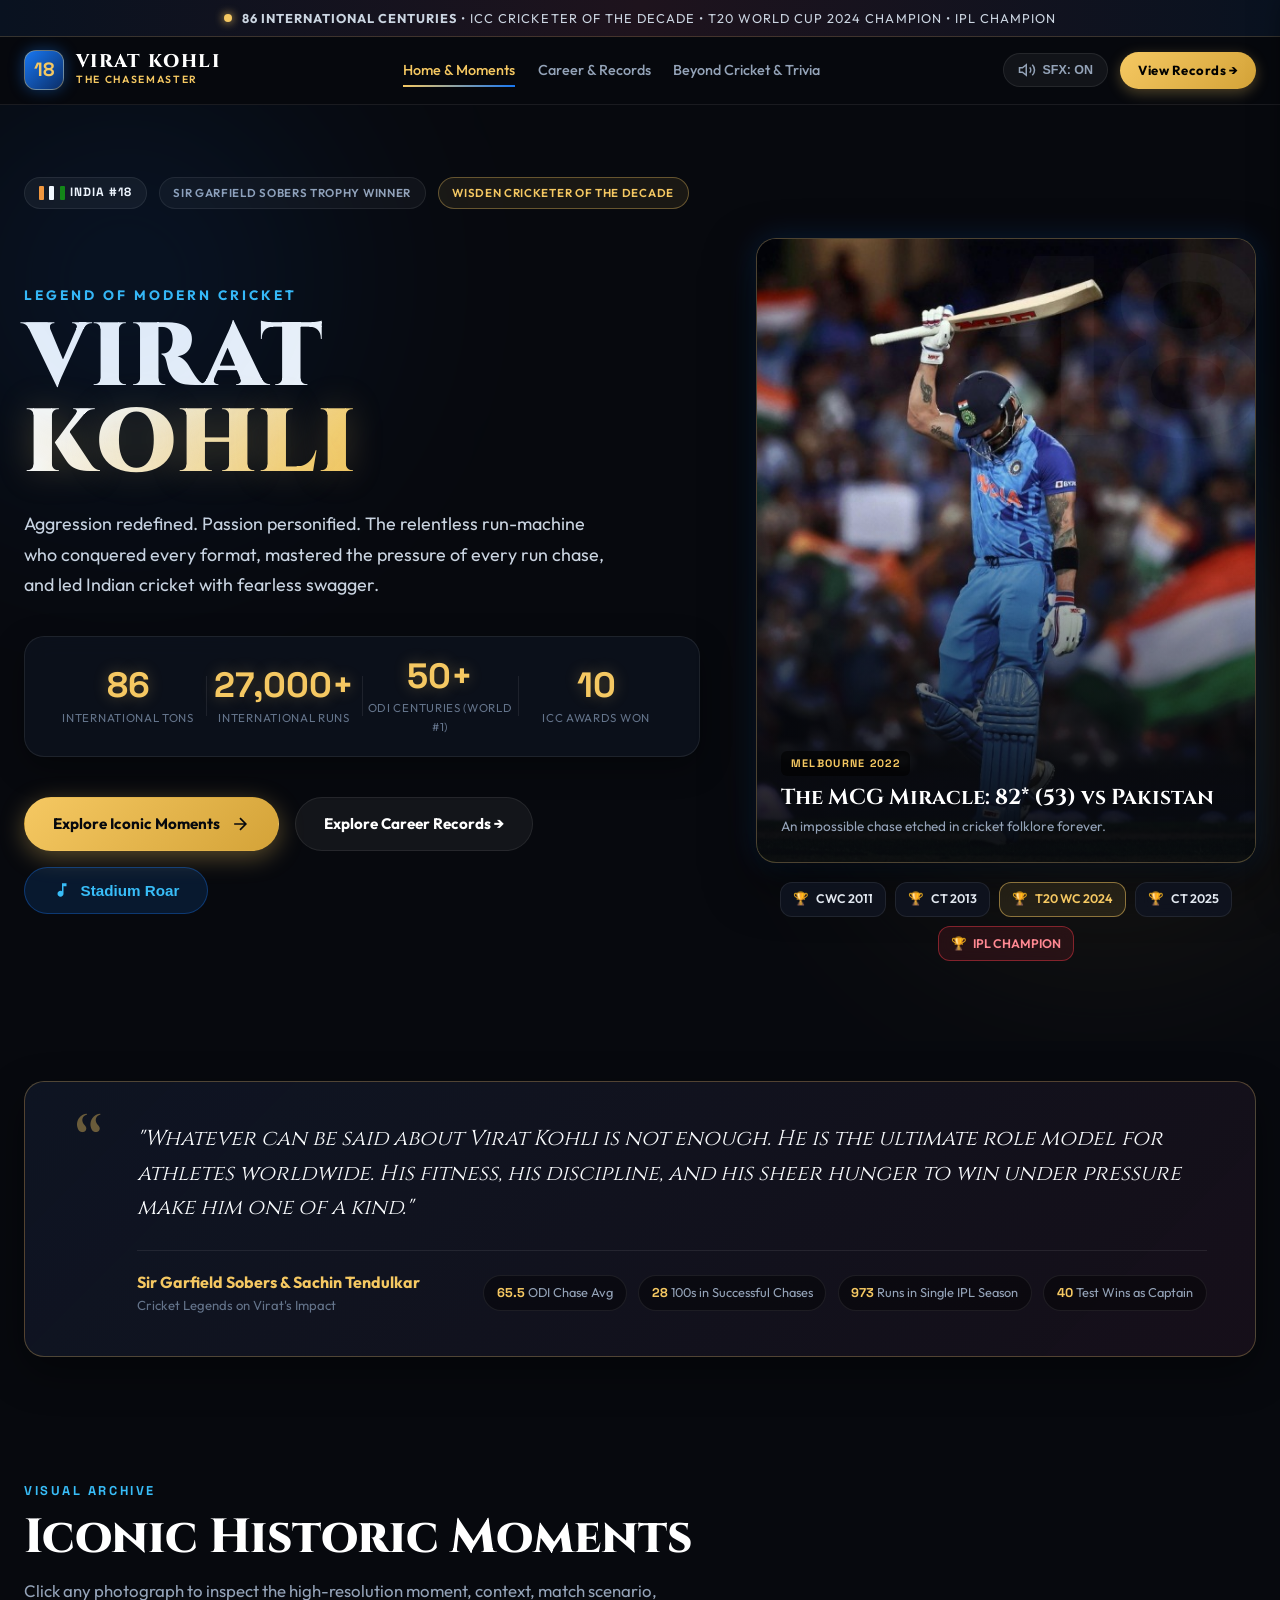
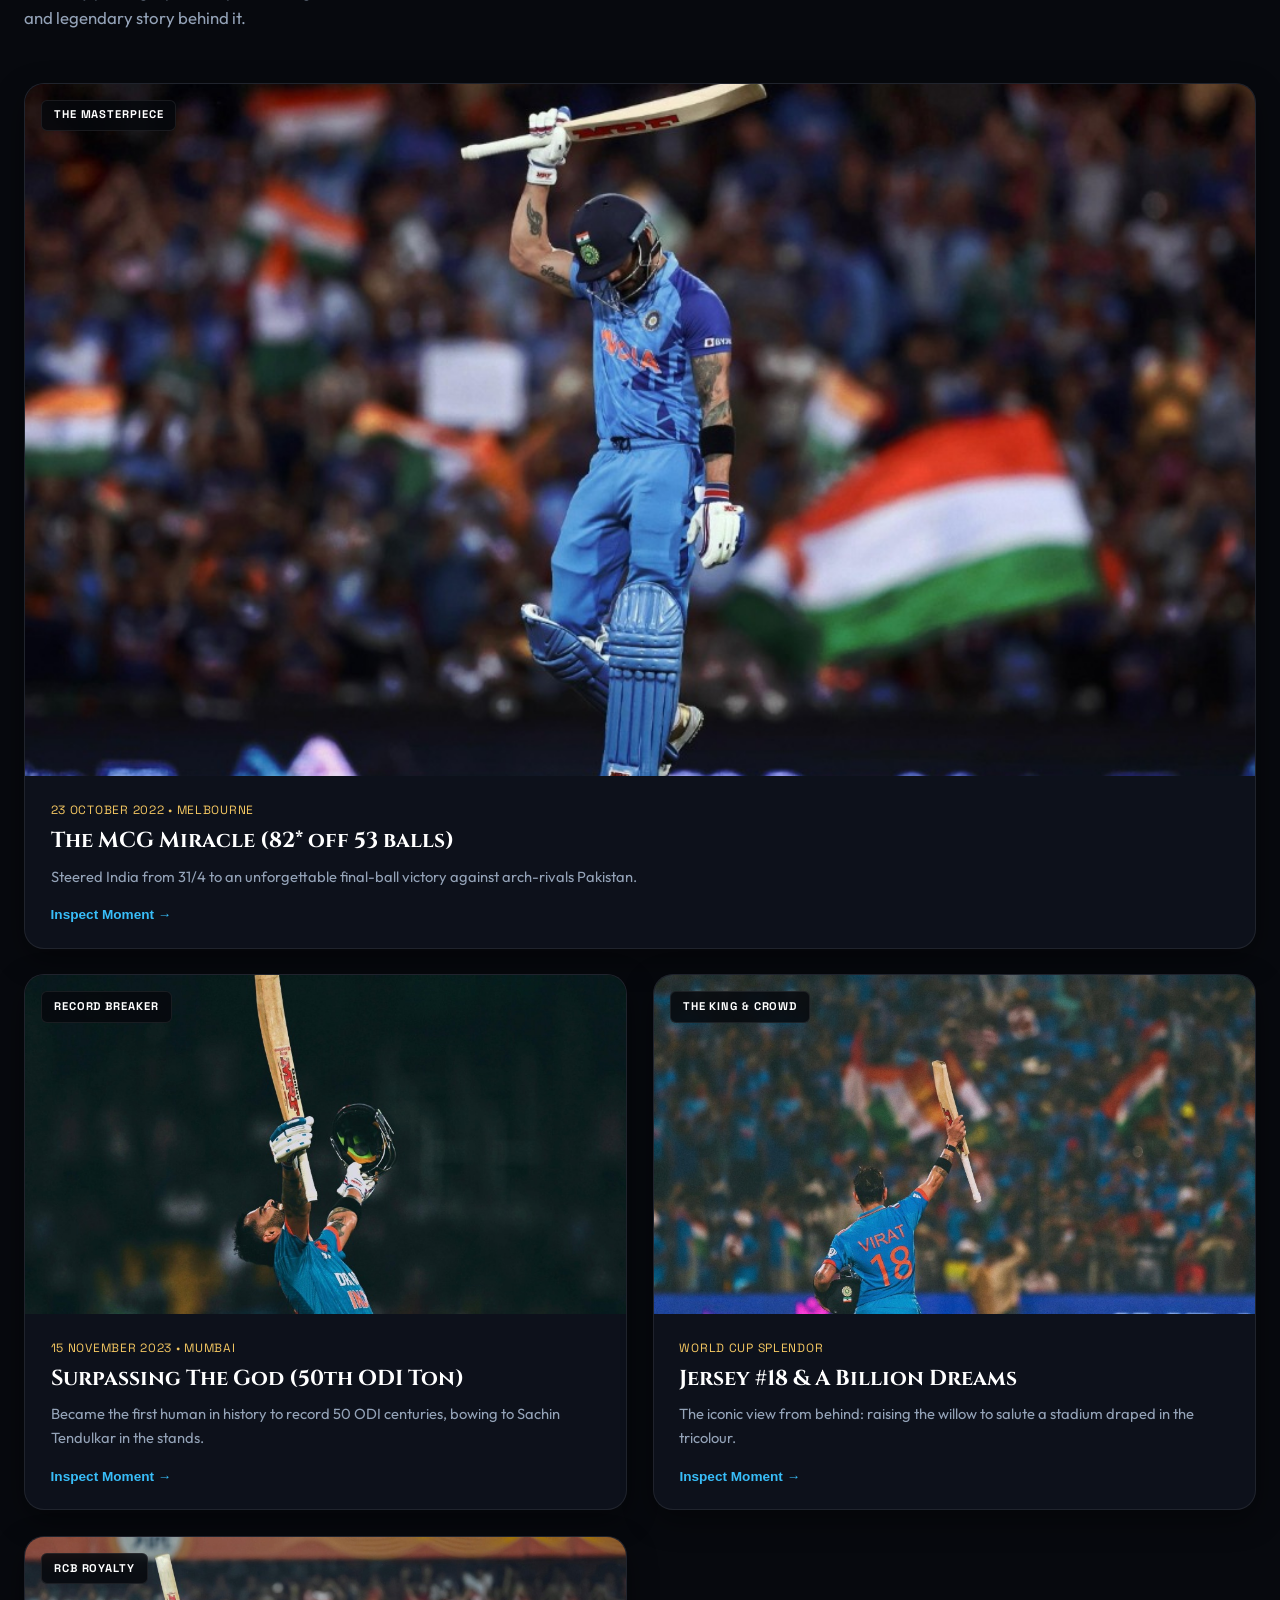
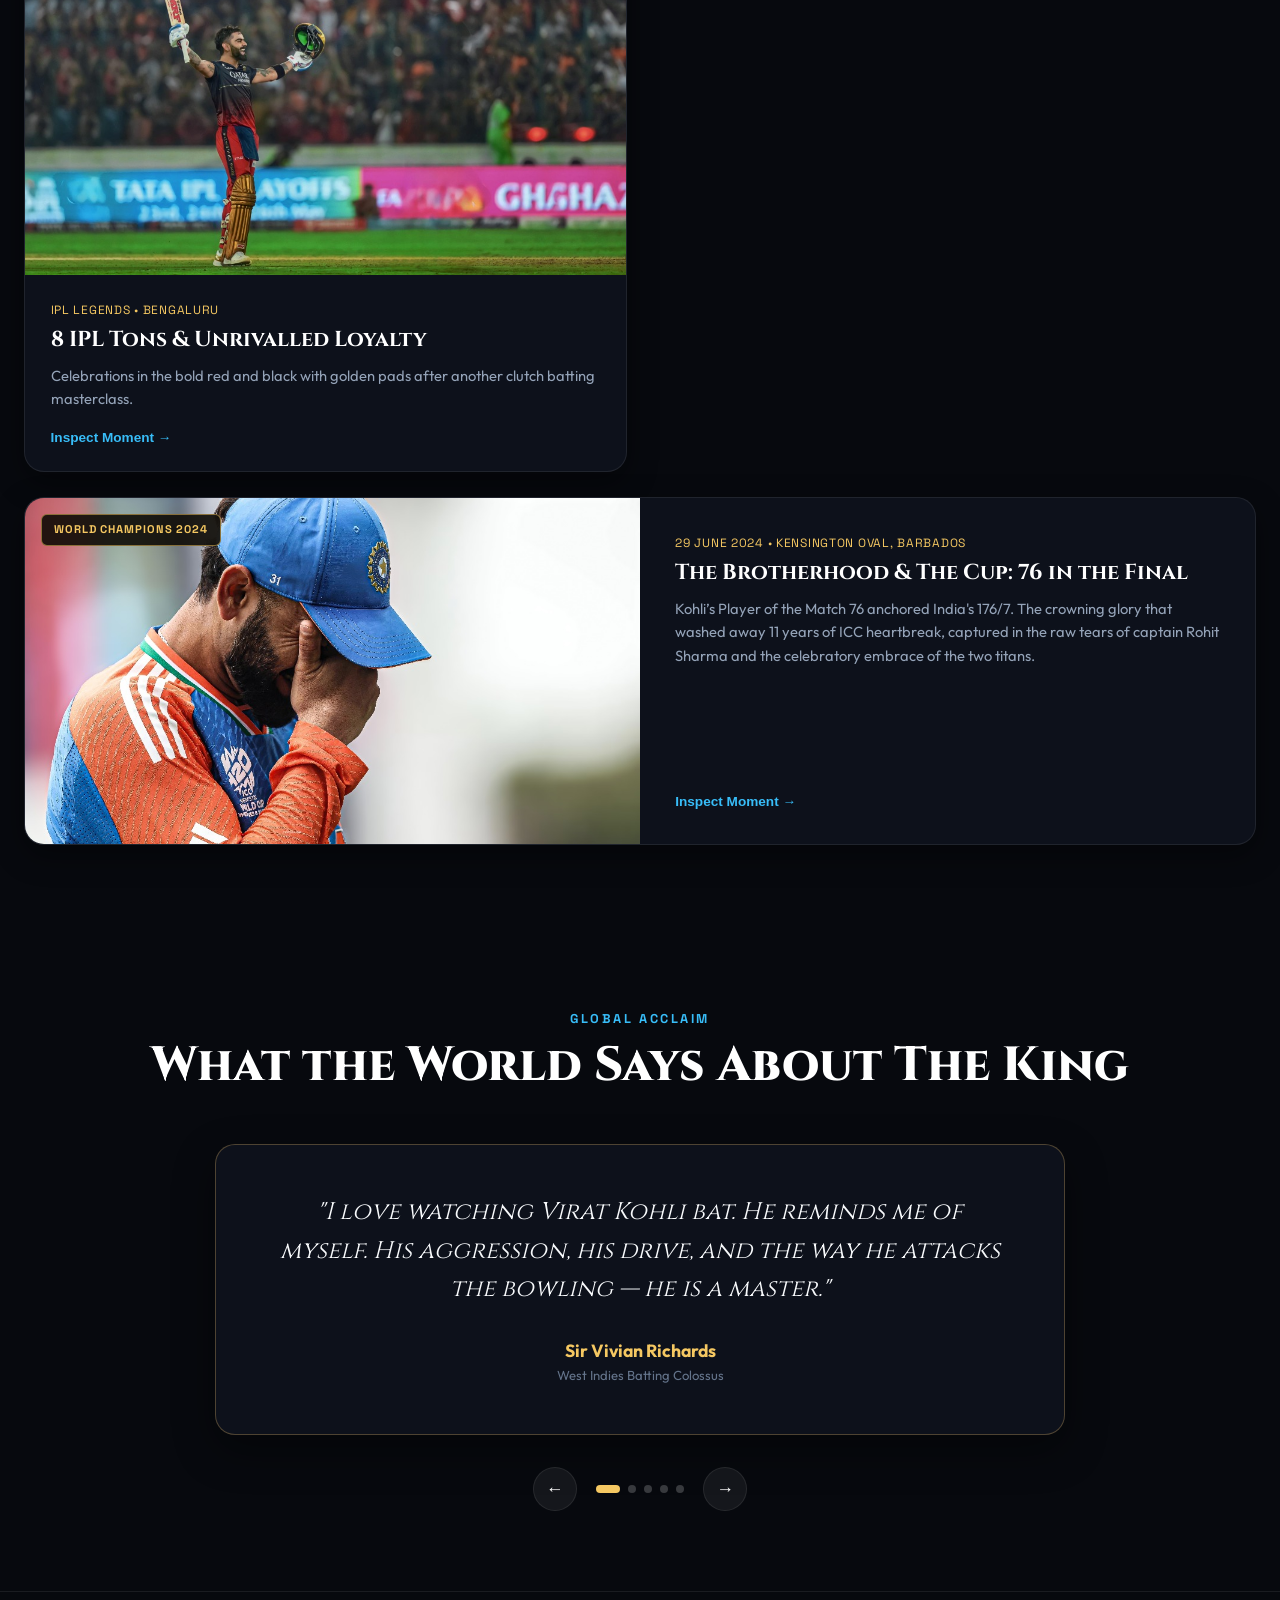
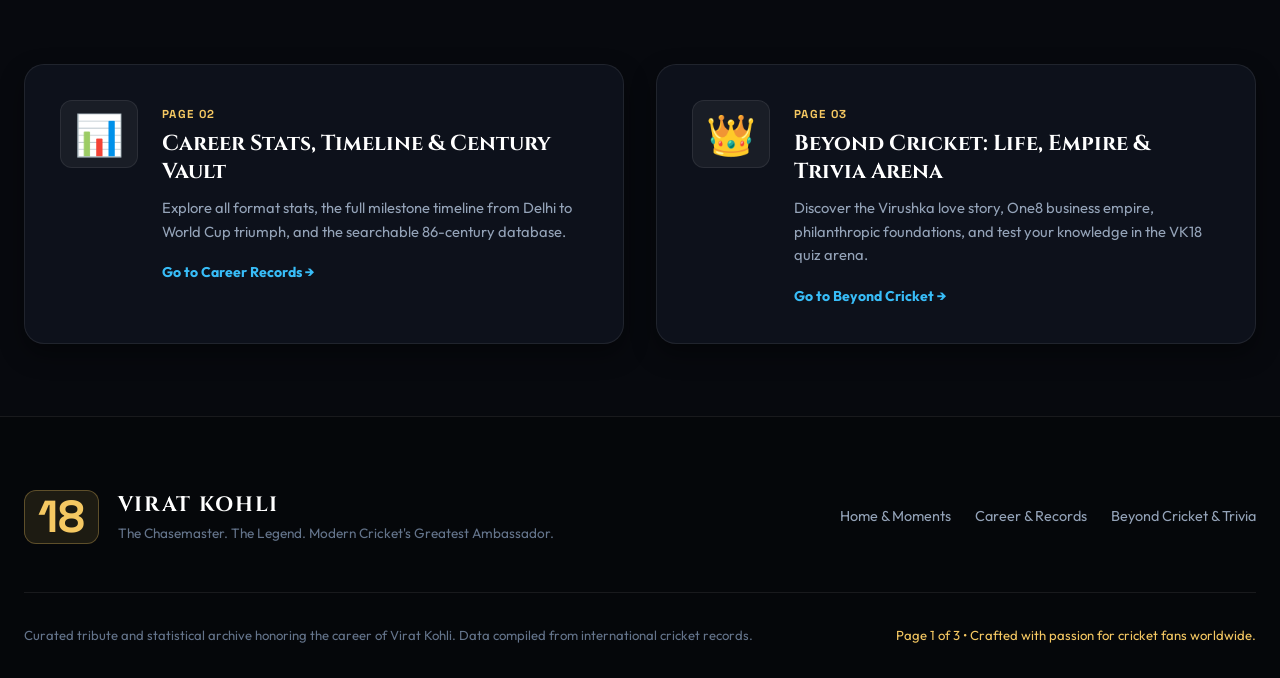
==== commit 94dbca09: "Organize showcase into 3 dedicated pages: Home, Career & Records, and Beyond Cricket" ====
--- a/index.html
+++ b/index.html
@@ -3,8 +3,8 @@
 <head>
   <meta charset="UTF-8">
   <meta name="viewport" content="width=device-width, initial-scale=1.0">
-  <meta name="description" content="Virat Kohli — The King, The Chasemaster, The Run Machine. Interactive career tribute, statistics dashboard, iconic milestone timeline, and visual gallery.">
-  <title>VIRAT KOHLI // KING KOHLI — The Definitive Career Showcase</title>
+  <meta name="description" content="Virat Kohli — The King, The Chasemaster, The Run Machine. Definitive career tribute, iconic photo gallery, and legacy archive.">
+  <title>VIRAT KOHLI // KING KOHLI — Home &amp; Iconic Moments</title>
 
   <!-- Google Fonts -->
   <link rel="preconnect" href="https://fonts.googleapis.com">
@@ -25,10 +25,10 @@
     </div>
   </div>
 
-  <!-- Main Navigation Bar -->
+  <!-- Main Navigation Bar (3 Dedicated Pages) -->
   <header class="site-header" id="header">
     <div class="header-inner">
-      <a href="#hero" class="brand-logo" id="nav-brand">
+      <a href="index.html" class="brand-logo" id="nav-brand">
         <span class="logo-badge">18</span>
         <div class="logo-text">
           <span class="logo-title">VIRAT KOHLI</span>
@@ -36,15 +36,11 @@
         </div>
       </a>
 
+      <!-- 3 Primary Pages Navigation -->
       <nav class="nav-links" id="main-nav">
-        <a href="#legacy" class="nav-item">Legacy</a>
-        <a href="#gallery" class="nav-item">Iconic Moments</a>
-        <a href="#stats" class="nav-item">Career Stats</a>
-        <a href="#timeline" class="nav-item">Epic Timeline</a>
-        <a href="#vault" class="nav-item">Century Vault</a>
-        <a href="#craft" class="nav-item">The Craft</a>
-        <a href="#empire" class="nav-item">Empire & Charity</a>
-        <a href="#trivia" class="nav-item">VK18 Trivia</a>
+        <a href="index.html" class="nav-item active">Home &amp; Moments</a>
+        <a href="records.html" class="nav-item">Career &amp; Records</a>
+        <a href="beyond.html" class="nav-item">Beyond Cricket &amp; Trivia</a>
       </nav>
 
       <div class="header-actions">
@@ -56,7 +52,7 @@
           </svg>
           <span class="btn-label">SFX: ON</span>
         </button>
-        <a href="#stats" class="cta-pill" id="cta-header-stats">View Records</a>
+        <a href="records.html" class="cta-pill" id="cta-header-stats">View Records &rarr;</a>
       </div>
 
       <button class="mobile-menu-toggle" id="mobile-menu-btn" aria-label="Open Navigation Menu">
@@ -68,18 +64,13 @@
   <!-- Mobile Drawer Navigation -->
   <div class="mobile-drawer" id="mobile-drawer">
     <div class="drawer-header">
-      <span class="drawer-title">MENU</span>
+      <span class="drawer-title">PAGES</span>
       <button class="drawer-close" id="drawer-close-btn">&times;</button>
     </div>
     <div class="drawer-links">
-      <a href="#legacy" class="drawer-item">Legacy & Identity</a>
-      <a href="#gallery" class="drawer-item">Iconic Moments Gallery</a>
-      <a href="#stats" class="drawer-item">Career Statistics</a>
-      <a href="#timeline" class="drawer-item">Milestone Timeline</a>
-      <a href="#vault" class="drawer-item">Century Vault</a>
-      <a href="#craft" class="drawer-item">Signature Craft</a>
-      <a href="#empire" class="drawer-item">Empire & Philanthropy</a>
-      <a href="#trivia" class="drawer-item">Kohli Trivia Challenge</a>
+      <a href="index.html" class="drawer-item active">1. Home &amp; Iconic Moments</a>
+      <a href="records.html" class="drawer-item">2. Career &amp; Records Archive</a>
+      <a href="beyond.html" class="drawer-item">3. Beyond Cricket &amp; Trivia</a>
     </div>
   </div>
 
@@ -139,8 +130,8 @@
                 <span>Explore Iconic Moments</span>
                 <svg width="20" height="20" viewBox="0 0 24 24" fill="none" stroke="currentColor" stroke-width="2"><path d="M5 12h14M12 5l7 7-7 7"/></svg>
               </a>
-              <a href="#stats" class="btn btn-outline" id="btn-hero-stats">
-                <span>Career Deep-Dive</span>
+              <a href="records.html" class="btn btn-outline" id="btn-hero-stats">
+                <span>Explore Career Records &rarr;</span>
               </a>
               <button class="btn btn-sound-preview" id="btn-cheer-sound" title="Hear Stadium Roar">
                 <svg width="18" height="18" viewBox="0 0 24 24" fill="currentColor"><path d="M12 3v10.55c-.59-.34-1.27-.55-2-.55-2.21 0-4 1.79-4 4s1.79 4 4 4 4-1.79 4-4V7h4V3h-6z"/></svg>
@@ -307,386 +298,6 @@
       </div>
     </section>
 
-    <!-- SECTION: CAREER STATISTICS DASHBOARD -->
-    <section class="stats-section" id="stats">
-      <div class="container">
-        <div class="section-header">
-          <span class="section-subtitle">NUMBERS THAT DEFY GRAVITY</span>
-          <h2 class="section-title">The Statistical Empire</h2>
-          <p class="section-desc">Compare records across Test cricket, One Day Internationals, T20 Internationals, and the Indian Premier League.</p>
-        </div>
-
-        <!-- Format Filter Tabs -->
-        <div class="stats-tabs-bar" role="tablist">
-          <button class="tab-btn active" data-tab="all" role="tab" id="tab-all">All Formats</button>
-          <button class="tab-btn" data-tab="odi" role="tab" id="tab-odi">ODI Masterclass</button>
-          <button class="tab-btn" data-tab="test" role="tab" id="tab-test">Test Cricket</button>
-          <button class="tab-btn" data-tab="t20i" role="tab" id="tab-t20i">T20 Internationals</button>
-          <button class="tab-btn" data-tab="ipl" role="tab" id="tab-ipl">IPL &amp; RCB</button>
-        </div>
-
-        <!-- Dynamic Stat Grid Container -->
-        <div class="stat-cards-grid" id="stat-grid">
-          <!-- Populated dynamically via JS -->
-        </div>
-
-        <!-- Special Records Callout Grid -->
-        <div class="records-highlight-grid">
-          <div class="record-box">
-            <div class="record-icon">⚡</div>
-            <h4>Fastest to 8k, 9k, 10k, 11k, 12k, 13k, 14k ODI Runs</h4>
-            <p>Broke every velocity record in 50-over cricket, reaching 10,000 ODI runs in just 205 innings (surpassing Tendulkar's 259).</p>
-          </div>
-          <div class="record-box">
-            <div class="record-icon">🎯</div>
-            <h4>65.50 Average Chasing in ODIs</h4>
-            <p>28 hundreds in successful run-chases — the greatest match-finisher the sport has ever witnessed.</p>
-          </div>
-          <div class="record-box">
-            <div class="record-icon">👑</div>
-            <h4>7 Double Centuries in Tests</h4>
-            <p>The most double centuries by an Indian Test batsman, including double tons in 4 consecutive Test series (World Record).</p>
-          </div>
-          <div class="record-box">
-            <div class="record-icon">🔥</div>
-            <h4>973 Runs in a Single IPL Edition (2016)</h4>
-            <p>An astronomical 81.08 average with 4 hundreds in one IPL season — a record that still stands untouched.</p>
-          </div>
-        </div>
-      </div>
-    </section>
-
-    <!-- SECTION: MILESTONE TIMELINE -->
-    <section class="timeline-section" id="timeline">
-      <div class="container">
-        <div class="section-header">
-          <span class="section-subtitle">CHRONICLES OF A WARRIOR</span>
-          <h2 class="section-title">The Path to Immortality</h2>
-          <p class="section-desc">Key defining chapters in the life and career of Virat Kohli.</p>
-        </div>
-
-        <!-- Filter Epoch Buttons -->
-        <div class="timeline-filters">
-          <button class="filter-btn active" data-filter="all">All Eras</button>
-          <button class="filter-btn" data-filter="early">1998–2008: Rise</button>
-          <button class="filter-btn" data-filter="conquest">2009–2015: Establishment</button>
-          <button class="filter-btn" data-filter="peak">2016–2019: The Pinnacle</button>
-          <button class="filter-btn" data-filter="redemption">2020–2026: Resurrection & Glory</button>
-        </div>
-
-        <div class="timeline-tree" id="timeline-tree">
-          <!-- 1998–2006: West Delhi & Father's Passing -->
-          <div class="timeline-node" data-era="early">
-            <div class="node-marker">1998–2006</div>
-            <div class="node-card">
-              <span class="node-tag">THE CRUCIBLE</span>
-              <h3>The Day Everything Changed: 90 to Save Delhi</h3>
-              <p>Trained by coach Rajkumar Sharma at West Delhi Cricket Academy. On 18 December 2006, while Kohli was batting on 40* overnight in a Ranji Trophy fixture against Karnataka, his father Prem Nath Kohli tragically passed away. Despite heartbreak, teenage Virat returned to the crease, battled through tears to score 90 crucial runs to save Delhi from follow-on, and only then attended his father's cremation. His mother recalled: <em>"His demeanor shifted noticeably after that day. Cricket became his sole devotion."</em></p>
-            </div>
-          </div>
-
-          <!-- 2008: U-19 World Cup & RCB Debut -->
-          <div class="timeline-node" data-era="early">
-            <div class="node-marker">2008</div>
-            <div class="node-card">
-              <span class="node-tag">UNDER-19 WORLD CUP</span>
-              <h3>Lifting the Cup in Malaysia &amp; The $50,000 RCB Pick</h3>
-              <p>Captained India Under-19 to victory in Malaysia, compiling 235 runs including a sublime 74-ball century against the West Indies. Drafted into Royal Challengers Bangalore for $50,000, initiating an unbreakable 18+ season bond. Received a surprise senior India call-up in Colombo in August 2008.</p>
-            </div>
-          </div>
-
-          <!-- 2011: World Cup Glory at 22 -->
-          <div class="timeline-node" data-era="conquest">
-            <div class="node-marker">2011</div>
-            <div class="node-card">
-              <span class="node-tag">WORLD CHAMPION</span>
-              <h3>Debut Century &amp; Lifting Tendulkar on His Shoulders</h3>
-              <p>Scored a century on World Cup debut against Bangladesh. In the final at Wankhede, his resolute 35 alongside Gautam Gambhir steadied the ship after early wickets. Carried Tendulkar around the ground, uttering the immortal words: <em>"Sachin Tendulkar has carried the burden of the nation for 21 years; it is time we carried him on our shoulders."</em></p>
-            </div>
-          </div>
-
-          <!-- 2012: The Hobart Massacre (133* off 86) -->
-          <div class="timeline-node" data-era="conquest">
-            <div class="node-marker">2012</div>
-            <div class="node-card">
-              <span class="node-tag">CHASEMASTER ARRIVES</span>
-              <h3>Hobart Demolition &amp; Career-Best 183 vs Pakistan</h3>
-              <p>Chasing 321 inside 40 overs to stay alive in the CB Series, Kohli dismantled Lasith Malinga and Sri Lanka, hitting 133* in 86 balls as India cruised in just 36.4 overs. Followed it with an explosive 183 off 148 balls against Pakistan in Mirpur — confirming his stature as the world's most terrifying chaser.</p>
-            </div>
-          </div>
-
-          <!-- 2014-2016: Captaincy & The 973-run IPL Wonder -->
-          <div class="timeline-node" data-era="peak">
-            <div class="node-marker">2014–2016</div>
-            <div class="node-card">
-              <span class="node-tag">THE PEAK ERA</span>
-              <h3>Adelaide Twin Centuries &amp; 973 Runs in IPL 2016</h3>
-              <p>Took over Test captaincy in Australia with centuries in both innings at Adelaide (115 & 141), signaling a fearless, aggressive new mindset. In 2016, achieved peak god-mode: 973 runs in 16 IPL matches with 4 centuries and 81.08 average, and named Player of the Tournament at the ICC World T20 for the second consecutive edition.</p>
-            </div>
-          </div>
-
-          <!-- 2017-2018: Absolute World Domination -->
-          <div class="timeline-node" data-era="peak">
-            <div class="node-marker">2017–2018</div>
-            <div class="node-card">
-              <span class="node-tag">ICC CLEAN SWEEP</span>
-              <h3>Cricketer of the Year &amp; Historic Australian Conquest</h3>
-              <p>In 2018, became the first player in history to win all three primary ICC awards simultaneously: Sir Garfield Sobers Trophy (Cricketer of the Year), Test Player of the Year, and ODI Player of the Year. Led India to their first-ever Test series victory in Australia (2018–19). Voted ICC Cricketer of the Decade (2011–2020).</p>
-            </div>
-          </div>
-
-          <!-- 2022: The MCG Miracle (82* vs PAK) -->
-          <div class="timeline-node" data-era="redemption">
-            <div class="node-marker">2022</div>
-            <div class="node-card">
-              <span class="node-tag">THE RESURRECTION</span>
-              <h3>End of the 1000-Day Drought &amp; Melbourne Magic</h3>
-              <p>After an agonizing 1,020-day century drought and stepping down from captaincy, Kohli roared back with his maiden T20I hundred (122* vs Afghanistan). Weeks later at the MCG, with India 31/4 chasing 160 vs Pakistan, he engineered the greatest chase of all time with 82* (53), smashing Haris Rauf for two breathtaking sixes.</p>
-            </div>
-          </div>
-
-          <!-- 2023: 50th Century & Record 765 WC Runs -->
-          <div class="timeline-node" data-era="redemption">
-            <div class="node-marker">2023</div>
-            <div class="node-card">
-              <span class="node-tag">WORLD CUP SUMMIT</span>
-              <h3>Surpassing Tendulkar: 50 ODI Tons &amp; Player of the Tournament</h3>
-              <p>Amassed 765 runs in the 2023 Cricket World Cup — the most in any single tournament in cricket history. In the semi-final at Mumbai, notched his 50th ODI century, surpassing Sachin Tendulkar's legendary benchmark of 49.</p>
-            </div>
-          </div>
-
-          <!-- 2024-2026: T20 World Cup Triumph, IPL Titles & 86 Tons -->
-          <div class="timeline-node" data-era="redemption">
-            <div class="node-marker">2024–2026</div>
-            <div class="node-card">
-              <span class="node-tag">THE ETERNAL KING</span>
-              <h3>World Champions in Barbados, Champions Trophy &amp; 86 Centuries</h3>
-              <p>Anchored India's 2024 T20 World Cup final victory with a heroic 76 off 59, winning Player of the Match and lifting the ICC trophy before retiring from T20Is on top. Followed with Champions Trophy 2025 triumph (fastest to 14,000 ODI runs), back-to-back IPL titles for Bengaluru (2025 & 2026), and crossing 86 international tons with his 54th ODI century!</p>
-            </div>
-          </div>
-        </div>
-      </div>
-    </section>
-
-    <!-- SECTION: THE CENTURY VAULT (FILTERABLE & SEARCHABLE) -->
-    <section class="vault-section" id="vault">
-      <div class="container">
-        <div class="section-header">
-          <span class="section-subtitle">THE 86 RECORD COMPILATION</span>
-          <h2 class="section-title">The Century Vault</h2>
-          <p class="section-desc">Search and filter through the landmark hundreds that redefined cricket history.</p>
-        </div>
-
-        <div class="vault-controls">
-          <div class="search-box">
-            <svg width="18" height="18" viewBox="0 0 24 24" fill="none" stroke="currentColor" stroke-width="2"><circle cx="11" cy="11" r="8"></circle><line x1="21" y1="21" x2="16.65" y2="16.65"></line></svg>
-            <input type="text" id="century-search" placeholder="Search opponent, venue, format, or year (e.g., Pakistan, Hobart, Wankhede)...">
-          </div>
-          <div class="filter-group">
-            <button class="vault-filter-btn active" data-vfilter="all">All Formats</button>
-            <button class="vault-filter-btn" data-vfilter="ODI">ODIs (55)</button>
-            <button class="vault-filter-btn" data-vfilter="Test">Tests (30)</button>
-            <button class="vault-filter-btn" data-vfilter="T20I">T20I (1)</button>
-            <button class="vault-filter-btn" data-vfilter="chase">Run Chases</button>
-          </div>
-        </div>
-
-        <div class="vault-table-wrapper">
-          <table class="vault-table" id="vault-table">
-            <thead>
-              <tr>
-                <th>No.</th>
-                <th>Score</th>
-                <th>Format</th>
-                <th>Opponent</th>
-                <th>Innings / Context</th>
-                <th>Venue &amp; Year</th>
-                <th>Result</th>
-              </tr>
-            </thead>
-            <tbody id="vault-tbody">
-              <!-- Populated by JavaScript -->
-            </tbody>
-          </table>
-        </div>
-        <div class="vault-counter-footer">
-          <span id="vault-showing-text">Showing notable landmark centuries</span>
-        </div>
-      </div>
-    </section>
-
-    <!-- SECTION: THE CRAFT & SIGNATURE STYLE -->
-    <section class="craft-section" id="craft">
-      <div class="container">
-        <div class="section-header">
-          <span class="section-subtitle">ANATOMY OF GENIUS</span>
-          <h2 class="section-title">Technique, Fitness &amp; Mentality</h2>
-          <p class="section-desc">The physical, tactical, and psychological pillars that forged the world's most disciplined cricketer.</p>
-        </div>
-
-        <div class="craft-grid">
-          <!-- Pillar 1: Cover Drive -->
-          <div class="craft-card">
-            <div class="craft-header">
-              <span class="craft-pill">SIGNATURE STROKE</span>
-              <span class="craft-icon">🏏</span>
-            </div>
-            <h3>The Regal Cover Drive</h3>
-            <p>Weight transferred seamlessly onto the front foot, high elbow pointing directly toward mid-off, head over the ball, bat face opening at the split second of impact. Described by Ian Chappell and Michael Atherton as cricket's purest aesthetic manifestation of balance and timing.</p>
-            <ul class="craft-specs">
-              <li><strong>Stance:</strong> Slightly open-chested, balanced base</li>
-              <li><strong>Grip:</strong> Dominant bottom-hand control for supreme acceleration</li>
-              <li><strong>Scoring Arc:</strong> Between deep cover and mid-off along the turf</li>
-            </ul>
-          </div>
-
-          <!-- Pillar 2: The Wrist Flick -->
-          <div class="craft-card">
-            <div class="craft-header">
-              <span class="craft-pill">WHIP ACCELERATION</span>
-              <span class="craft-icon">⚡</span>
-            </div>
-            <h3>The Supple Wrist Flick</h3>
-            <p>Picking deliveries off middle-and-leg with surgical wrist rotation, piercing the gap between mid-wicket and square leg. His ability to hit balls bowled outside off-stump through mid-wicket disrupts field placings and demoralizes world-class bowlers.</p>
-            <ul class="craft-specs">
-              <li><strong>Impact:</strong> Lightning-fast bat speed at point of contact</li>
-              <li><strong>Placement:</strong> Manipulating angles to beat deep boundary riders</li>
-              <li><strong>Risk:</strong> Virtually zero airborne risk — ground-hugging trajectory</li>
-            </ul>
-          </div>
-
-          <!-- Pillar 3: Fitness Revolution -->
-          <div class="craft-card">
-            <div class="craft-header">
-              <span class="craft-pill">FITNESS REVOLUTION</span>
-              <span class="craft-icon">🏋️</span>
-            </div>
-            <h3>The Yo-Yo Pioneer &amp; Diet</h3>
-            <p>Single-handedly transformed Indian cricket into a world-class athletic unit. In 2018, transitioned to a vegetarian diet to cure elevated uric acid affecting his finger mobility. Renowned for converting ones into twos in the 48th over as briskly as the 1st over.</p>
-            <ul class="craft-specs">
-              <li><strong>Diet:</strong> High-protein vegetarian &amp; clean nutrition</li>
-              <li><strong>Yo-Yo Test Score:</strong> 19.3+ benchmark standard</li>
-              <li><strong>Speed:</strong> Over 55% of all his ODI runs scored via running between wickets</li>
-            </ul>
-          </div>
-
-          <!-- Pillar 4: Aggressive Psychology -->
-          <div class="craft-card">
-            <div class="craft-header">
-              <span class="craft-pill">WARRIOR MINDSET</span>
-              <span class="craft-icon">🔥</span>
-            </div>
-            <h3>Unapologetic Competitive Fire</h3>
-            <p>Redefined the demeanour of Indian cricket. Replaced polite passivity with aggressive intent, stare-downs, and proactive captaincy. In his own words: <em>"My aggression is my fuel. It sharpens my focus when the stakes are highest."</em></p>
-            <ul class="craft-specs">
-              <li><strong>Chasing Mentality:</strong> Treats every chase as an equation to be systematically solved</li>
-              <li><strong>Captaincy Tenor:</strong> 5-bowler aggressive strategy; conquered Australia, England &amp; South Africa</li>
-              <li><strong>Clutch Index:</strong> Top scorer in ICC knockouts across formats</li>
-            </ul>
-          </div>
-        </div>
-      </div>
-    </section>
-
-    <!-- SECTION: COMMERCIAL EMPIRE & PHILANTHROPY -->
-    <section class="empire-section" id="empire">
-      <div class="container">
-        <div class="section-header">
-          <span class="section-subtitle">OFF THE PITCH</span>
-          <h2 class="section-title">The Business Empire &amp; Philanthropy</h2>
-          <p class="section-desc">From establishing youth athletics to leading global lifestyle brands and animal welfare initiatives.</p>
-        </div>
-
-        <div class="empire-layout">
-          <!-- Business Ventures -->
-          <div class="empire-block">
-            <div class="block-badge business">BUSINESS &amp; INVESTMENTS</div>
-            <h3 class="block-title">Brand VK18 — Valuation &gt; $100M+</h3>
-            <div class="ventures-list">
-              <div class="venture-item">
-                <div class="venture-icon">👟</div>
-                <div>
-                  <strong>One8 &amp; Agilitas</strong>
-                  <p>Athletic lifestyle brand launched in partnership with Puma, transitioned to strategic investor with sports brand Agilitas in 2025.</p>
-                </div>
-              </div>
-              <div class="venture-item">
-                <div class="venture-icon">👔</div>
-                <div>
-                  <strong>WROGN</strong>
-                  <p>Co-created men's casual wear fashion brand with Universal Sportsbiz (USPL), one of India's top youth apparel labels.</p>
-                </div>
-              </div>
-              <div class="venture-item">
-                <div class="venture-icon">🍽️</div>
-                <div>
-                  <strong>One8 Commune &amp; Nueva</strong>
-                  <p>Fine-dining restaurant chains across Delhi, Mumbai (at Kishore Kumar's iconic bungalow 'Gouri Kunj'), Pune, and Kolkata.</p>
-                </div>
-              </div>
-              <div class="venture-item">
-                <div class="venture-icon">⚽</div>
-                <div>
-                  <strong>FC Goa &amp; Sports Franchises</strong>
-                  <p>Co-owner of Indian Super League club FC Goa, UAE Royals (IPTL tennis), and Bengaluru Yodhas (wrestling).</p>
-                </div>
-              </div>
-              <div class="venture-item">
-                <div class="venture-icon">💡</div>
-                <div>
-                  <strong>Tech &amp; Startup Angel</strong>
-                  <p>Strategic investor in Digit Insurance, MPL (Mobile Premier League), Hyperice, Rage Coffee, and Blue Tribe plant-based meats.</p>
-                </div>
-              </div>
-            </div>
-          </div>
-
-          <!-- Philanthropy -->
-          <div class="empire-block">
-            <div class="block-badge charity">GIVING BACK</div>
-            <h3 class="block-title">Virat Kohli Foundation (VKF)</h3>
-            <div class="ventures-list">
-              <div class="venture-item">
-                <div class="venture-icon">🎓</div>
-                <div>
-                  <strong>Underprivileged Children &amp; Education</strong>
-                  <p>Established in 2013; partners with Smile Foundation and Save the Children to fund healthcare, schooling, and nutrition for young kids.</p>
-                </div>
-              </div>
-              <div class="venture-item">
-                <div class="venture-icon">🏃‍♂️</div>
-                <div>
-                  <strong>Athlete Development Programme (ADP)</strong>
-                  <p>Funds and mentors promising young Indian athletes across golf, tennis, and swimming with coaching, nutrition, and world-class equipment.</p>
-                </div>
-              </div>
-              <div class="venture-item">
-                <div class="venture-icon">🐕</div>
-                <div>
-                  <strong>Animal Welfare &amp; Trauma Centre</strong>
-                  <p>Partnered with Awaaz Foundation in Mumbai to launch two state-of-the-art animal rehabilitation and emergency trauma centres for strays.</p>
-                </div>
-              </div>
-              <div class="venture-item">
-                <div class="venture-icon">🤝</div>
-                <div>
-                  <strong>COVID-19 #InThisTogether Relief</strong>
-                  <p>Personal contribution of ₹2+ crore, leading a nationwide campaign with Anushka Sharma that raised over ₹11 crore for emergency oxygen and medical supplies.</p>
-                </div>
-              </div>
-              <div class="venture-item">
-                <div class="venture-icon">👵</div>
-                <div>
-                  <strong>ABIL Foundation &amp; Senior Care</strong>
-                  <p>Supporting old-age homes and elder healthcare initiatives across Maharashtra.</p>
-                </div>
-              </div>
-            </div>
-          </div>
-        </div>
-      </div>
-    </section>
-
     <!-- SECTION: QUOTES FROM CRICKETING ROYALTY -->
     <section class="quotes-section" id="quotes">
       <div class="container">
@@ -715,32 +326,29 @@
       </div>
     </section>
 
-    <!-- SECTION: INTERACTIVE VK18 TRIVIA CHALLENGE -->
-    <section class="trivia-section" id="trivia">
+    <!-- PAGE CALLOUTS / CARDS TO PAGES 2 & 3 -->
+    <section class="page-nav-cards-section">
       <div class="container">
-        <div class="trivia-card">
-          <div class="trivia-header">
-            <div class="trivia-badge">FAN ARENA</div>
-            <h2 class="trivia-title">The King Kohli Trivia Challenge</h2>
-            <p>Prove how well you know the milestones, quirks, and records of #18!</p>
-          </div>
-
-          <div class="trivia-body" id="trivia-body">
-            <div class="trivia-question-bar">
-              <span id="trivia-q-num">Question 1 of 5</span>
-              <span id="trivia-score">Score: 0</span>
-            </div>
-            <h3 class="trivia-question" id="trivia-question-text">Loading question...</h3>
-            <div class="trivia-options" id="trivia-options">
-              <!-- Rendered dynamically -->
-            </div>
-            <div class="trivia-feedback" id="trivia-feedback"></div>
-          </div>
-
-          <div class="trivia-footer">
-            <button class="btn btn-outline" id="btn-next-trivia" style="display: none;">Next Question &rarr;</button>
-            <button class="btn btn-primary" id="btn-restart-trivia" style="display: none;">Play Again</button>
-          </div>
+        <div class="pages-teaser-grid">
+          <a href="records.html" class="teaser-card">
+            <div class="teaser-icon">📊</div>
+            <div class="teaser-content">
+              <span class="teaser-num">PAGE 02</span>
+              <h3>Career Stats, Timeline &amp; Century Vault</h3>
+              <p>Explore all format stats, the full milestone timeline from Delhi to World Cup triumph, and the searchable 86-century database.</p>
+              <span class="teaser-link">Go to Career Records &rarr;</span>
+            </div>
+          </a>
+
+          <a href="beyond.html" class="teaser-card">
+            <div class="teaser-icon">👑</div>
+            <div class="teaser-content">
+              <span class="teaser-num">PAGE 03</span>
+              <h3>Beyond Cricket: Life, Empire &amp; Trivia Arena</h3>
+              <p>Discover the Virushka love story, One8 business empire, philanthropic foundations, and test your knowledge in the VK18 quiz arena.</p>
+              <span class="teaser-link">Go to Beyond Cricket &rarr;</span>
+            </div>
+          </a>
         </div>
       </div>
     </section>
@@ -782,17 +390,14 @@
           </div>
         </div>
         <div class="footer-nav">
-          <a href="#hero">Back to Top</a>
-          <a href="#gallery">Moments</a>
-          <a href="#stats">Stats</a>
-          <a href="#timeline">Timeline</a>
-          <a href="#vault">Centuries</a>
-          <a href="#empire">Business</a>
+          <a href="index.html">Home &amp; Moments</a>
+          <a href="records.html">Career &amp; Records</a>
+          <a href="beyond.html">Beyond Cricket &amp; Trivia</a>
         </div>
       </div>
       <div class="footer-bottom">
         <p>Curated tribute and statistical archive honoring the career of Virat Kohli. Data compiled from international cricket records.</p>
-        <p class="made-tag">Crafted with passion for cricket fans worldwide.</p>
+        <p class="made-tag">Page 1 of 3 &bull; Crafted with passion for cricket fans worldwide.</p>
       </div>
     </div>
   </footer>
--- a/styles.css
+++ b/styles.css
@@ -2066,3 +2066,320 @@
     height: 1px;
   }
 }
+
+/* ==========================================================================
+   Multi-Page Layout Styles (Pages 1, 2, 3)
+   ========================================================================== */
+
+/* Active Nav State */
+.nav-item.active {
+  color: var(--gold-primary);
+}
+
+.nav-item.active::after {
+  width: 100%;
+}
+
+.drawer-item.active {
+  color: var(--gold-primary);
+  font-weight: 700;
+}
+
+/* Page Header Banner (Pages 2 & 3) */
+.page-header-banner {
+  padding: 4.5rem 0 3rem;
+  background: linear-gradient(180deg, rgba(24, 119, 242, 0.08) 0%, transparent 100%);
+  border-bottom: 1px solid var(--border-subtle);
+  position: relative;
+  text-align: center;
+}
+
+.banner-badge {
+  display: inline-block;
+  font-family: var(--font-mono);
+  font-size: 0.75rem;
+  font-weight: 700;
+  letter-spacing: 0.18em;
+  color: var(--gold-primary);
+  background: rgba(245, 200, 98, 0.1);
+  border: 1px solid rgba(245, 200, 98, 0.3);
+  padding: 0.35rem 0.9rem;
+  border-radius: var(--radius-full);
+  margin-bottom: 1rem;
+}
+
+.banner-title {
+  font-family: var(--font-serif);
+  font-size: clamp(2.6rem, 5.5vw, 4.2rem);
+  font-weight: 900;
+  color: var(--text-white);
+  line-height: 1.1;
+  margin-bottom: 1rem;
+}
+
+.banner-desc {
+  font-size: 1.15rem;
+  color: var(--text-muted);
+  max-width: 700px;
+  margin: 0 auto 2rem;
+  line-height: 1.65;
+}
+
+.page-quick-anchors {
+  display: flex;
+  flex-wrap: wrap;
+  gap: 0.75rem;
+  justify-content: center;
+}
+
+.anchor-pill {
+  display: inline-flex;
+  align-items: center;
+  background: rgba(16, 21, 33, 0.75);
+  border: 1px solid var(--border-subtle);
+  color: var(--text-main);
+  padding: 0.45rem 1rem;
+  border-radius: var(--radius-full);
+  font-size: 0.82rem;
+  font-weight: 600;
+  text-decoration: none;
+  transition: var(--transition-fast);
+}
+
+.anchor-pill:hover {
+  background: rgba(245, 200, 98, 0.15);
+  border-color: var(--gold-primary);
+  color: var(--gold-primary);
+  transform: translateY(-2px);
+}
+
+/* Page Teaser Cards (Page Cross-Links) */
+.page-nav-cards-section {
+  padding: 4.5rem 0;
+  border-top: 1px solid var(--border-subtle);
+}
+
+.pages-teaser-grid {
+  display: grid;
+  grid-template-columns: 1fr 1fr;
+  gap: 2rem;
+}
+
+.pages-teaser-grid.single {
+  grid-template-columns: 1fr;
+  max-width: 800px;
+  margin: 0 auto;
+}
+
+.teaser-card {
+  background: var(--bg-card);
+  border: 1px solid var(--border-subtle);
+  border-radius: var(--radius-lg);
+  padding: 2.2rem;
+  text-decoration: none;
+  display: flex;
+  gap: 1.5rem;
+  align-items: flex-start;
+  transition: var(--transition-normal);
+  box-shadow: 0 10px 25px rgba(0, 0, 0, 0.4);
+}
+
+.teaser-card:hover {
+  transform: translateY(-6px);
+  border-color: rgba(229, 184, 105, 0.45);
+  background: var(--bg-card-hover);
+  box-shadow: 0 15px 35px rgba(0, 0, 0, 0.6);
+}
+
+.teaser-card.highlight {
+  border-color: rgba(245, 200, 98, 0.35);
+  background: linear-gradient(135deg, rgba(20, 27, 44, 0.8), rgba(35, 22, 28, 0.7));
+}
+
+.teaser-icon {
+  font-size: 2.5rem;
+  background: rgba(255, 255, 255, 0.05);
+  border: 1px solid var(--border-subtle);
+  border-radius: var(--radius-md);
+  padding: 0.8rem;
+  line-height: 1;
+  flex-shrink: 0;
+}
+
+.teaser-num {
+  display: inline-block;
+  font-family: var(--font-mono);
+  font-size: 0.72rem;
+  font-weight: 700;
+  letter-spacing: 0.12em;
+  color: var(--gold-primary);
+  margin-bottom: 0.4rem;
+}
+
+.teaser-content h3 {
+  font-family: var(--font-serif);
+  font-size: 1.35rem;
+  color: var(--text-white);
+  margin-bottom: 0.6rem;
+  line-height: 1.3;
+}
+
+.teaser-content p {
+  font-size: 0.92rem;
+  color: var(--text-muted);
+  line-height: 1.6;
+  margin-bottom: 1rem;
+}
+
+.teaser-link {
+  font-size: 0.88rem;
+  font-weight: 700;
+  color: var(--india-blue-light);
+  display: inline-flex;
+  align-items: center;
+  transition: var(--transition-fast);
+}
+
+.teaser-card:hover .teaser-link {
+  color: var(--gold-primary);
+  transform: translateX(4px);
+}
+
+/* Personal Life Grid (Page 3) */
+.personal-life-section {
+  padding: 5rem 0;
+}
+
+.personal-grid {
+  display: grid;
+  grid-template-columns: repeat(auto-fit, minmax(320px, 1fr));
+  gap: 2rem;
+}
+
+.personal-card {
+  background: var(--bg-card);
+  border: 1px solid var(--border-subtle);
+  border-radius: var(--radius-lg);
+  padding: 2.2rem;
+  display: flex;
+  gap: 1.4rem;
+  transition: var(--transition-normal);
+}
+
+.personal-card:hover {
+  transform: translateY(-5px);
+  border-color: rgba(229, 184, 105, 0.4);
+}
+
+.personal-card.featured {
+  grid-column: 1 / -1;
+  background: linear-gradient(135deg, rgba(20, 27, 44, 0.85), rgba(38, 20, 32, 0.8));
+  border-color: rgba(245, 200, 98, 0.35);
+}
+
+.personal-icon {
+  font-size: 2.2rem;
+  background: rgba(255, 255, 255, 0.05);
+  border: 1px solid var(--border-subtle);
+  border-radius: var(--radius-md);
+  padding: 0.75rem;
+  line-height: 1;
+  flex-shrink: 0;
+  height: fit-content;
+}
+
+.personal-tag {
+  display: inline-block;
+  font-family: var(--font-mono);
+  font-size: 0.7rem;
+  font-weight: 700;
+  letter-spacing: 0.12em;
+  color: var(--gold-primary);
+  margin-bottom: 0.4rem;
+}
+
+.personal-content h3 {
+  font-family: var(--font-serif);
+  font-size: 1.4rem;
+  color: var(--text-white);
+  margin-bottom: 0.75rem;
+  line-height: 1.3;
+}
+
+.personal-content p {
+  font-size: 0.95rem;
+  color: var(--text-muted);
+  line-height: 1.65;
+  margin-bottom: 1.2rem;
+}
+
+.family-badges {
+  display: flex;
+  flex-wrap: wrap;
+  gap: 0.6rem;
+}
+
+.fbadge {
+  background: rgba(255, 255, 255, 0.06);
+  border: 1px solid var(--border-subtle);
+  padding: 0.35rem 0.8rem;
+  border-radius: var(--radius-full);
+  font-size: 0.8rem;
+  font-weight: 600;
+  color: #f1f5f9;
+}
+
+/* Philanthropy Grid (Page 3) */
+.philanthropy-section {
+  padding: 5rem 0;
+  background: linear-gradient(180deg, transparent 0%, rgba(13, 17, 26, 0.7) 50%, transparent 100%);
+}
+
+.philanthropy-grid {
+  display: grid;
+  grid-template-columns: repeat(auto-fit, minmax(260px, 1fr));
+  gap: 1.8rem;
+}
+
+.ph-card {
+  background: var(--bg-card);
+  border: 1px solid var(--border-subtle);
+  border-radius: var(--radius-lg);
+  padding: 2.2rem;
+  transition: var(--transition-normal);
+}
+
+.ph-card:hover {
+  transform: translateY(-5px);
+  border-color: rgba(16, 185, 129, 0.4);
+  box-shadow: 0 12px 30px rgba(0, 0, 0, 0.4);
+}
+
+.ph-icon {
+  font-size: 2.2rem;
+  margin-bottom: 1rem;
+}
+
+.ph-card h3 {
+  font-family: var(--font-serif);
+  font-size: 1.25rem;
+  color: var(--text-white);
+  margin-bottom: 0.6rem;
+  line-height: 1.3;
+}
+
+.ph-card p {
+  font-size: 0.9rem;
+  color: var(--text-muted);
+  line-height: 1.6;
+}
+
+@media (max-width: 768px) {
+  .pages-teaser-grid {
+    grid-template-columns: 1fr;
+  }
+  .personal-card {
+    flex-direction: column;
+  }
+}
+
